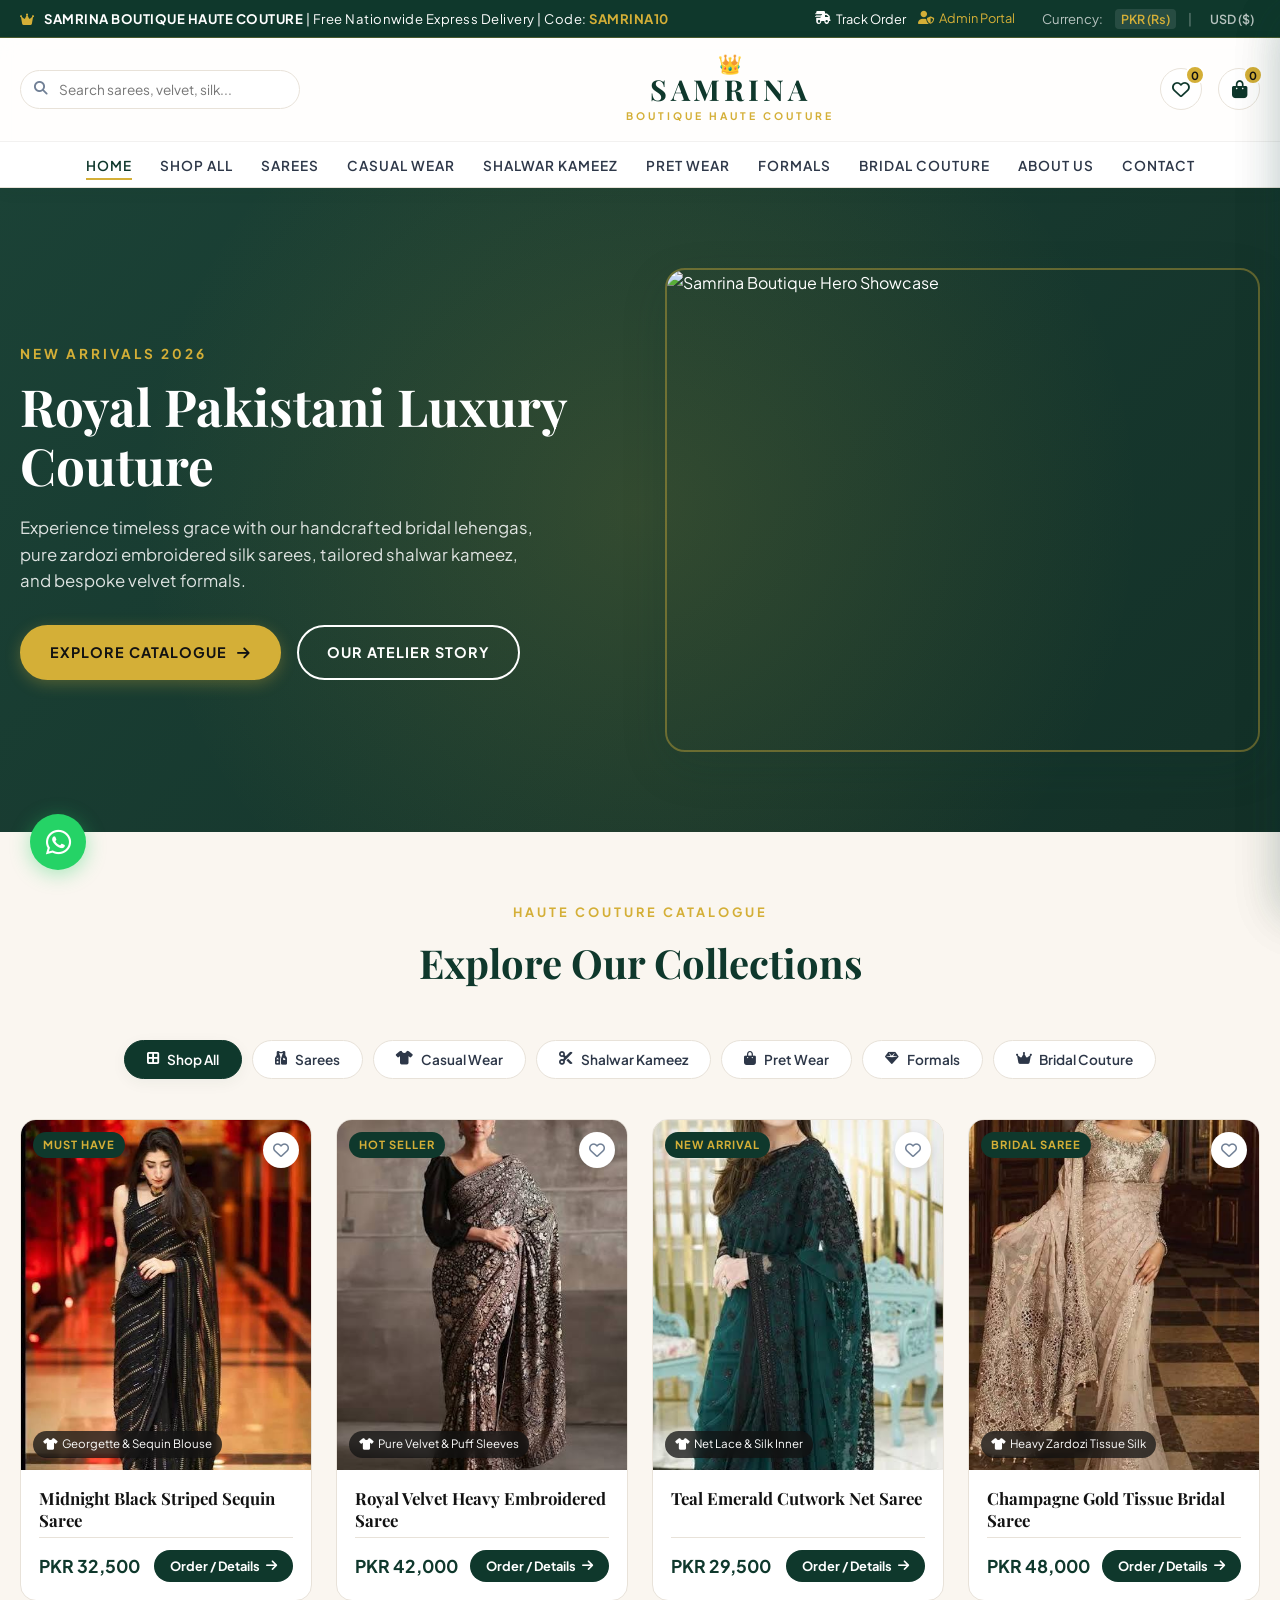
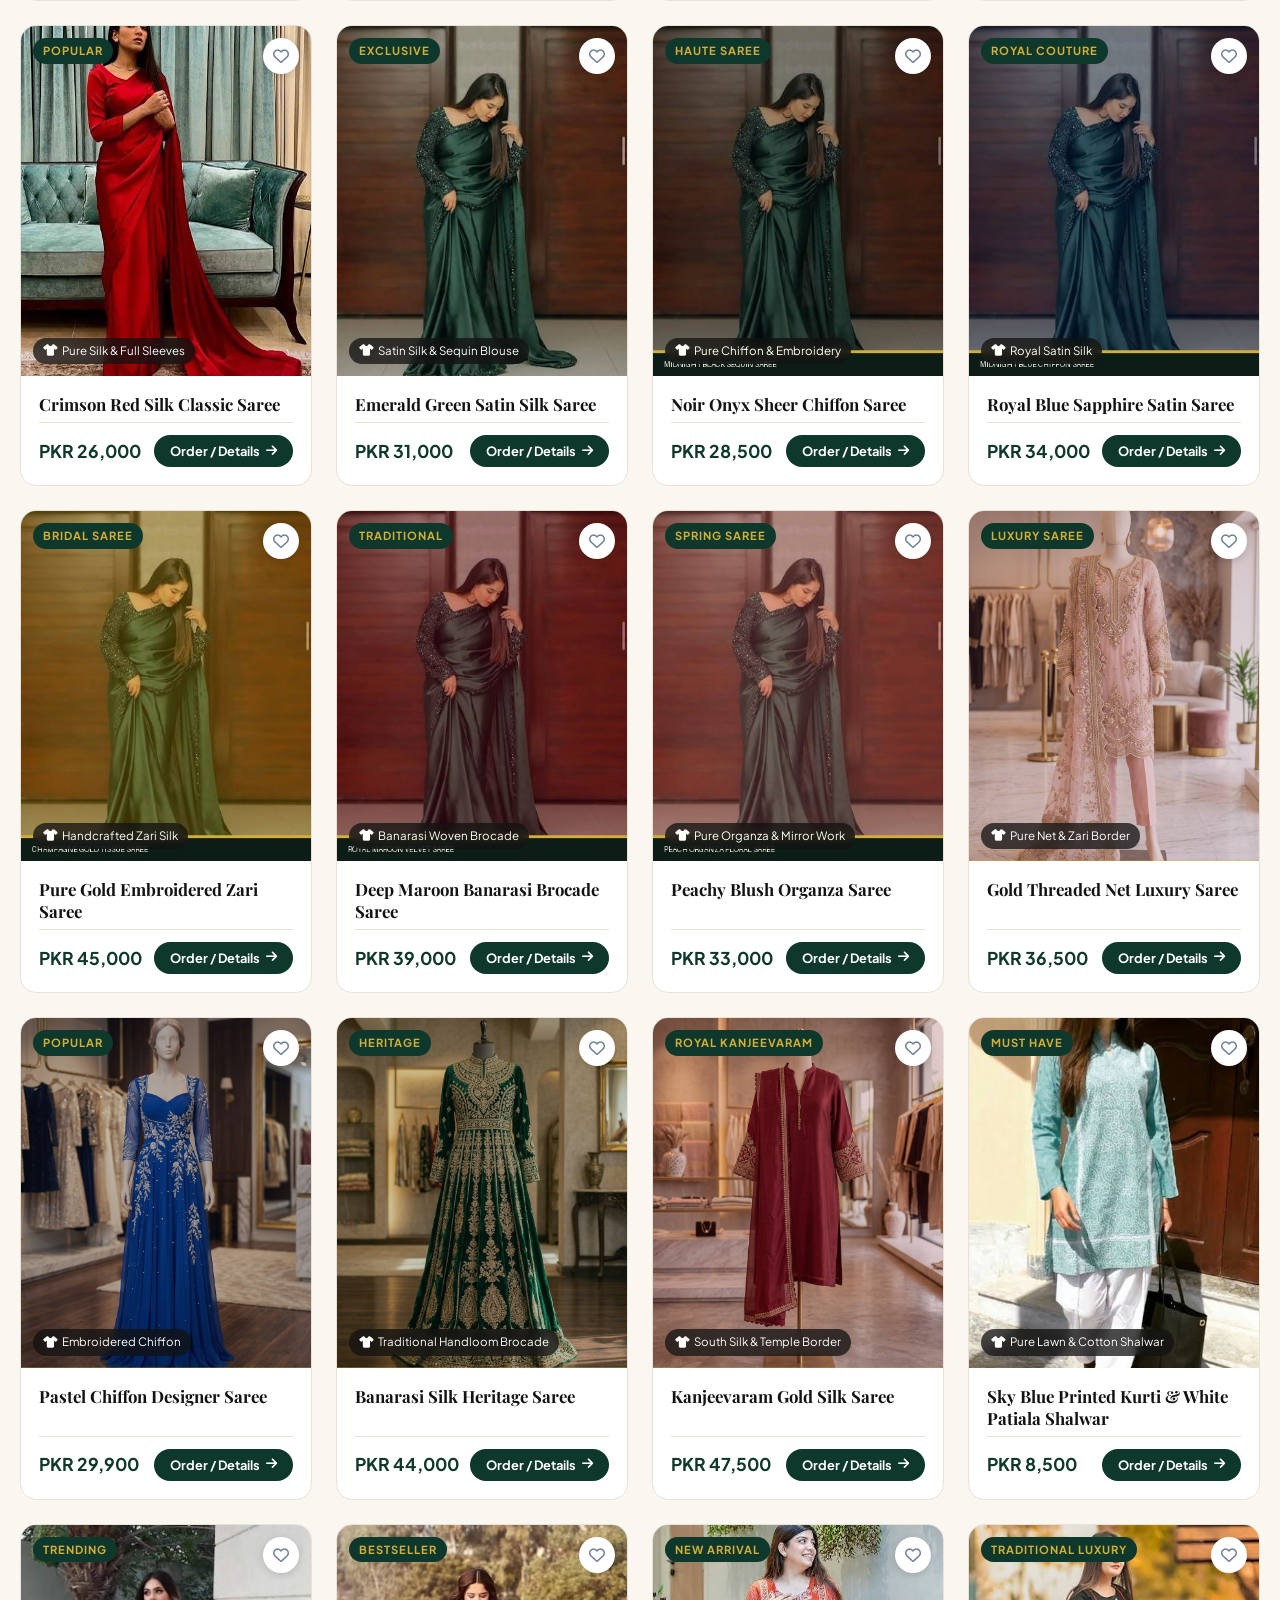
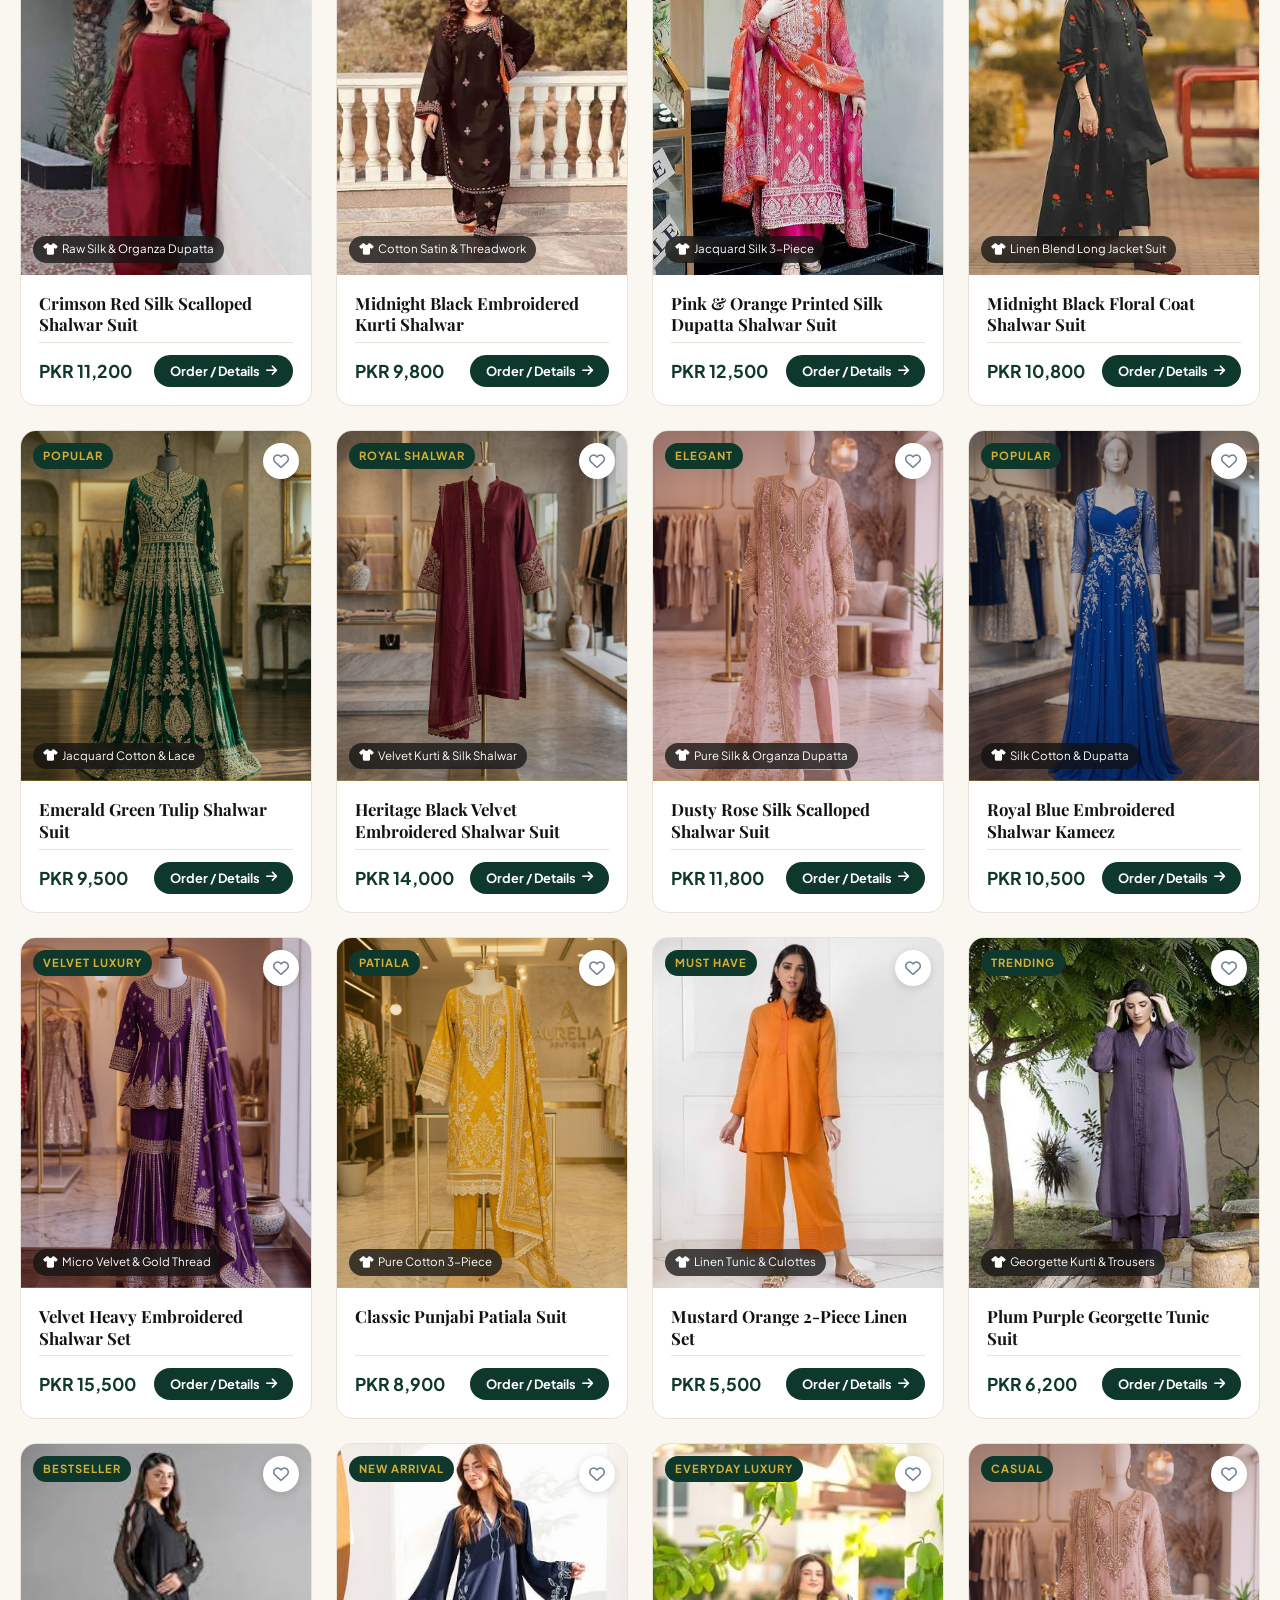
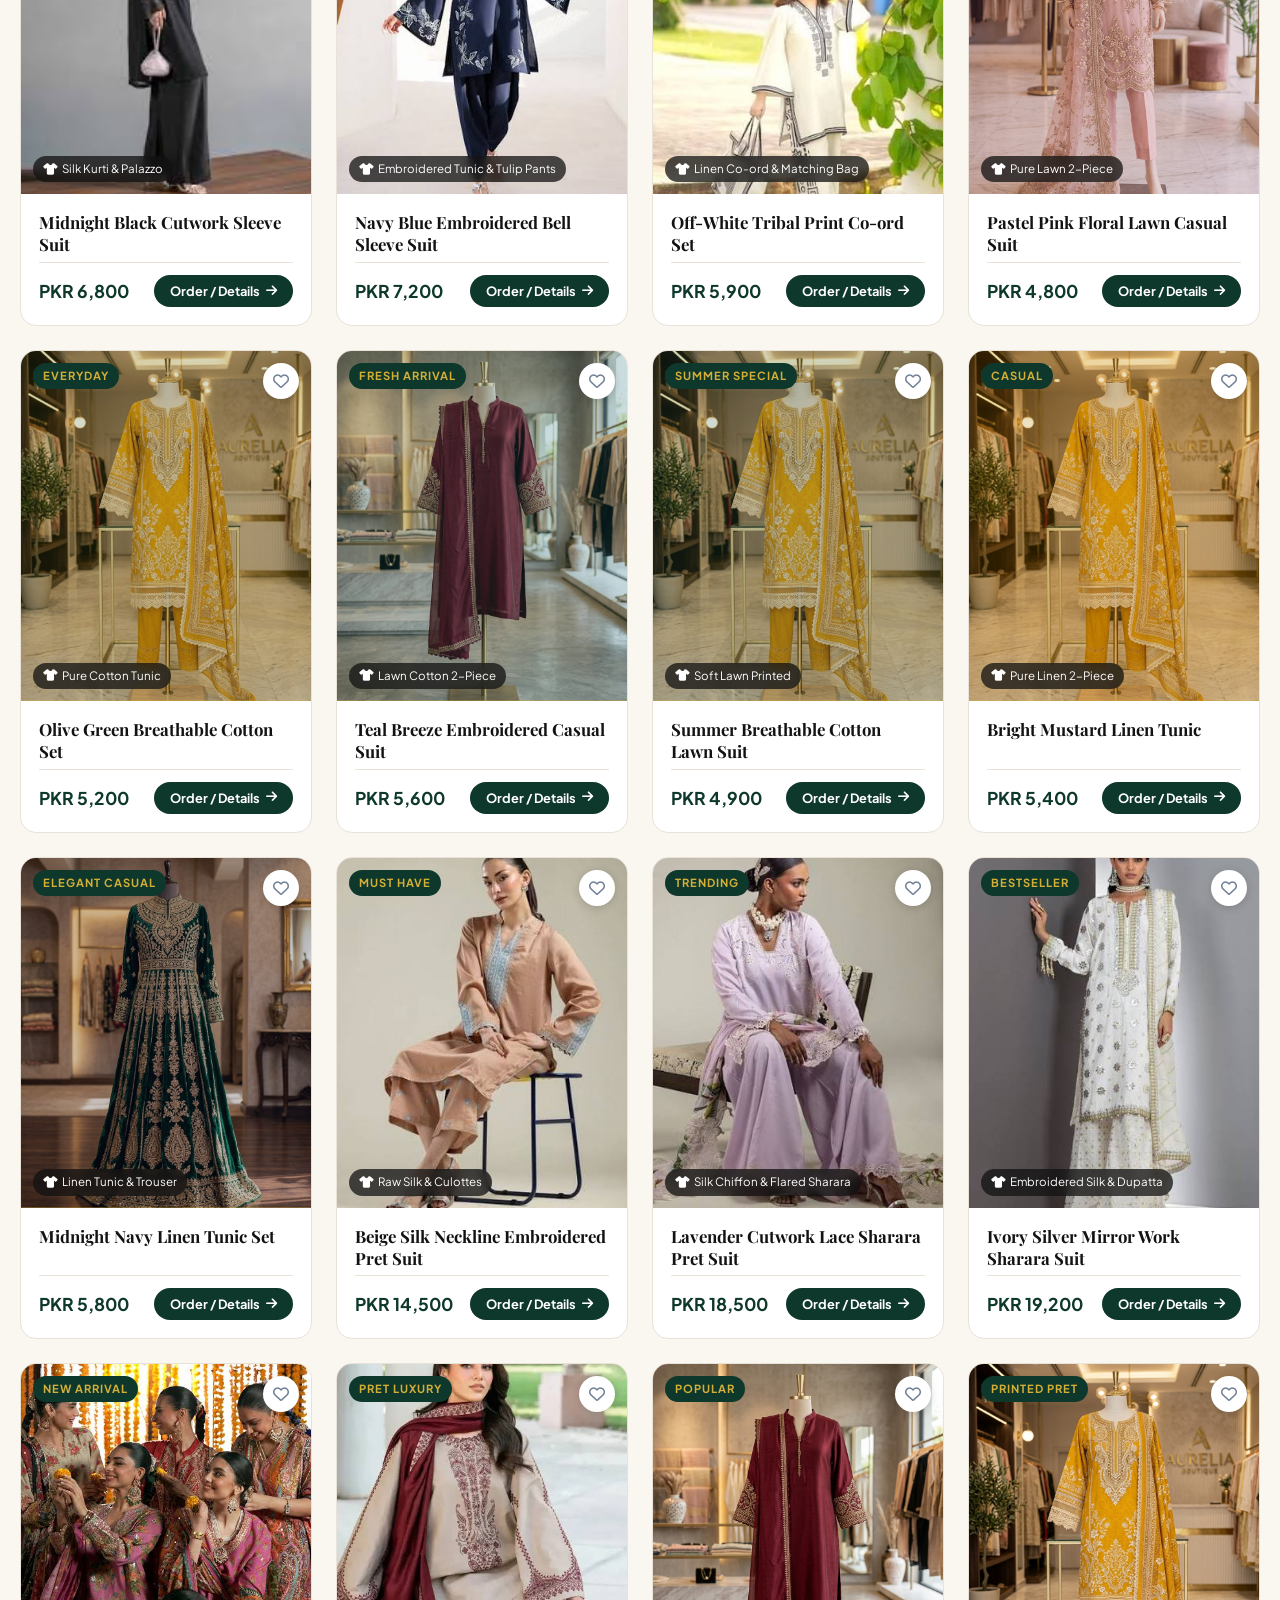
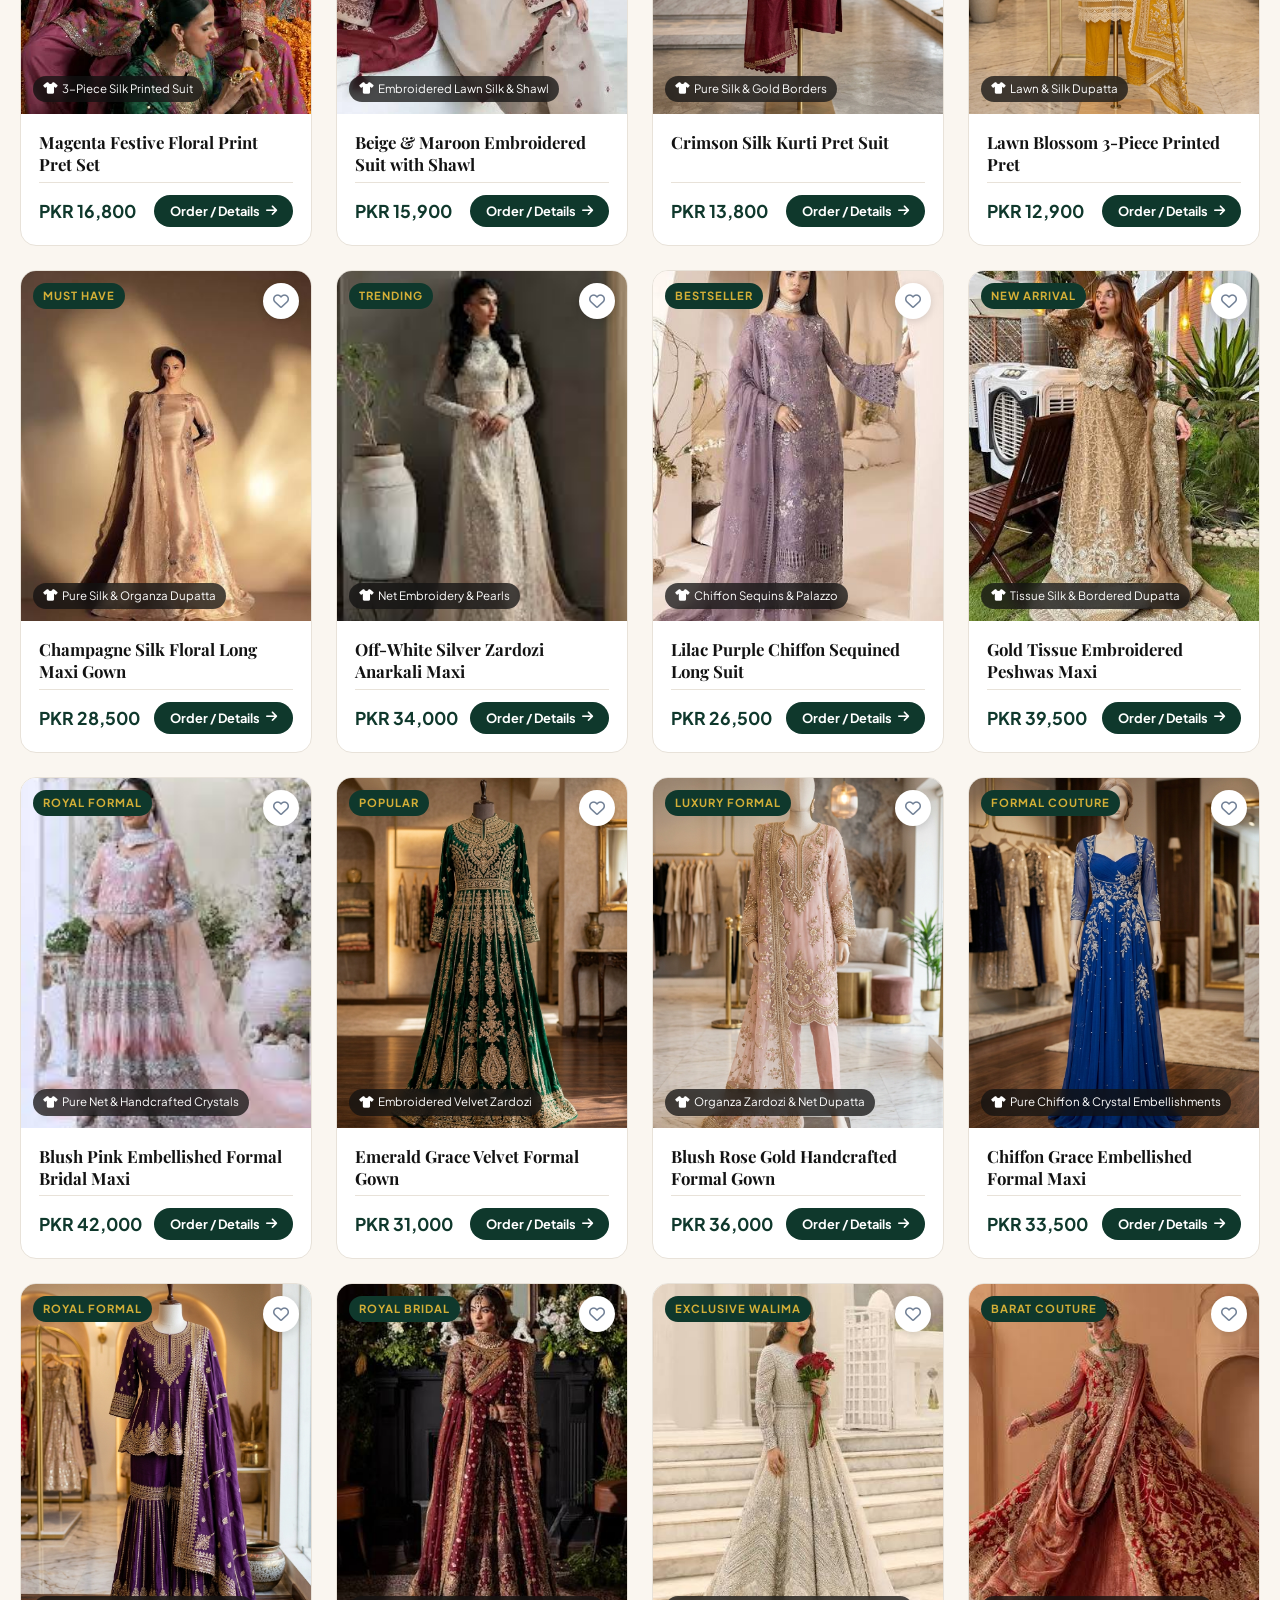
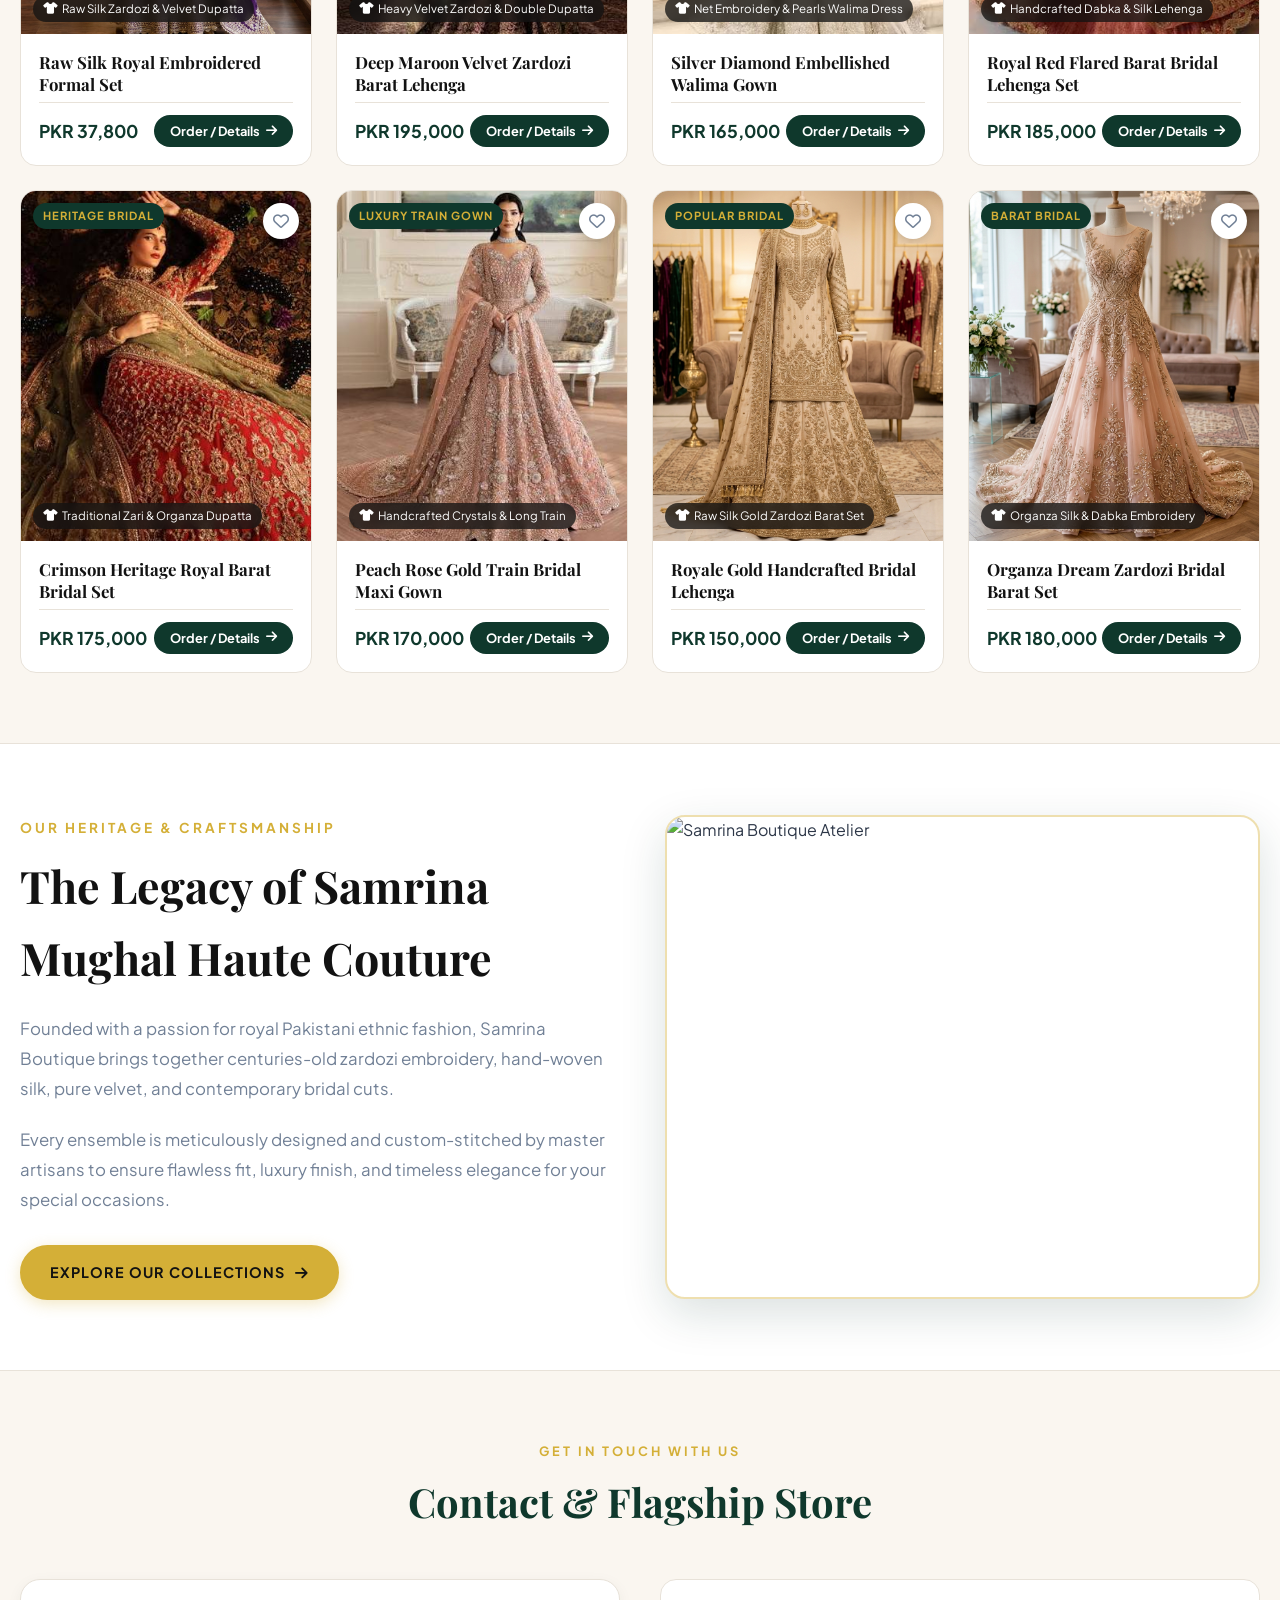
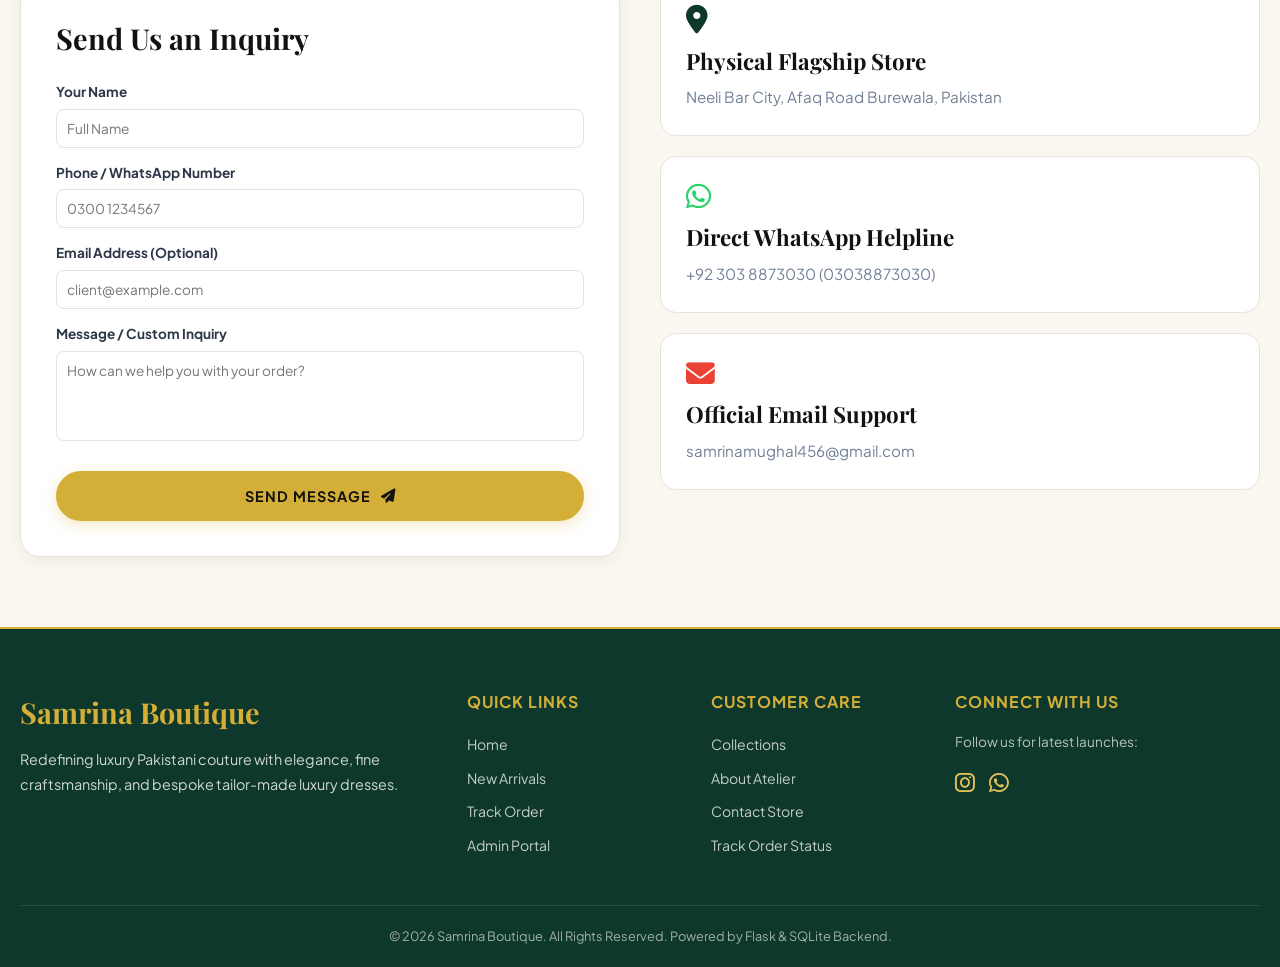
==== index.html @ 7979a578 "Add files via upload" ====
<!DOCTYPE html>
<html lang="en">
<head>
  <meta charset="UTF-8">
  <meta name="viewport" content="width=device-width, initial-scale=1.0">
  <title>Samrina Boutique | Luxury Ethnic Couture & Bespoke Bridalwear</title>
  <meta name="description" content="Explore Pakistan's finest luxury ethnic couture, bespoke bridal lehengas, silk sarees, shalwar kameez, and pret wear by Samrina Mughal. Handcrafted with authentic zardozi embroidery.">
  
  <!-- Google Fonts -->
  <link rel="preconnect" href="https://fonts.googleapis.com">
  <link rel="preconnect" href="https://fonts.gstatic.com" crossorigin>
  <link href="https://fonts.googleapis.com/css2?family=Playfair+Display:ital,wght@0,400;0,600;0,700;1,400&family=Plus+Jakarta+Sans:wght@300;400;500;600;700&display=swap" rel="stylesheet">
  <link rel="stylesheet" href="https://cdnjs.cloudflare.com/ajax/libs/font-awesome/6.4.0/css/all.min.css">
  
  <!-- Custom Stylesheet -->
  <link rel="stylesheet" href="style.css?v=500">
</head>
<body>

  <!-- Top Announcement Bar -->
  <div class="announcement-bar">
    <div class="container announcement-flex">
      <div class="announcement-text">
        <i class="fa-solid fa-crown" style="color: var(--gold-primary); margin-right: 6px;"></i>
        <strong>SAMRINA BOUTIQUE HAUTE COUTURE</strong> | Free Nationwide Express Delivery | Code: <strong style="color: var(--gold-primary);">SAMRINA10</strong>
      </div>
      <div class="currency-selector">
        <button onclick="openTrackModal()" class="top-link-btn"><i class="fa-solid fa-truck-fast"></i> Track Order</button>
        <a href="admin.html" target="_blank" class="top-link-btn" style="color: var(--gold-primary); margin-right: 15px;"><i class="fa-solid fa-user-shield"></i> Admin Portal</a>
        <span style="opacity: 0.7;">Currency:</span>
        <button class="currency-btn active" id="btn-pkr" onclick="setCurrency('PKR')">PKR (₨)</button>
        <span style="opacity: 0.4;">|</span>
        <button class="currency-btn" id="btn-usd" onclick="setCurrency('USD')">USD ($)</button>
      </div>
    </div>
  </div>

  <!-- Header Concept 1: Centered Logo & 2-Tier Layout -->
  <header class="header header-concept1">
    <div class="header-main-row">
      <div class="container header-flex-row">
        <!-- Left: Search Capsule Box -->
        <div class="search-box">
          <i class="fa-solid fa-magnifying-glass search-icon"></i>
          <input type="text" id="searchInput" class="search-input" placeholder="Search sarees, velvet, silk..." onkeyup="filterProducts()">
        </div>

        <!-- Center: Royal Centered Monogram Logo -->
        <a href="#" class="logo-centered">
          <span class="logo-crown-icon">👑</span>
          <span class="logo-brand-name">SAMRINA</span>
          <span class="logo-sub-tagline">BOUTIQUE HAUTE COUTURE</span>
        </a>

        <!-- Right: Actions (Wishlist, Cart, Mobile Toggle) -->
        <div class="nav-actions">
          <button class="action-icon-btn" title="Wishlist" onclick="openWishlistDrawer()">
            <i class="fa-regular fa-heart"></i>
            <span class="badge" id="wishlistCount">0</span>
          </button>

          <button class="action-icon-btn" title="Shopping Bag" onclick="openCartDrawer()">
            <i class="fa-solid fa-bag-shopping"></i>
            <span class="badge" id="cartCount">0</span>
          </button>

          <button class="mobile-toggle" onclick="toggleMobileMenu()" aria-label="Toggle menu">
            <i class="fa-solid fa-bars-staggered"></i>
          </button>
        </div>
      </div>
    </div>

    <!-- Category Bar (Tier 2) -->
    <nav class="category-nav-bar">
      <div class="container">
        <ul class="nav-menu">
          <li><a href="javascript:void(0)" onclick="window.scrollTo({top:0, behavior:'smooth'})" class="nav-link active">Home</a></li>
          <li><a href="javascript:void(0)" onclick="scrollToCategory('all')" class="nav-link">Shop All</a></li>
          <li><a href="javascript:void(0)" onclick="scrollToCategory('saree')" class="nav-link">Sarees</a></li>
          <li><a href="javascript:void(0)" onclick="scrollToCategory('casual')" class="nav-link">Casual Wear</a></li>
          <li><a href="javascript:void(0)" onclick="scrollToCategory('shalwar')" class="nav-link">Shalwar Kameez</a></li>
          <li><a href="javascript:void(0)" onclick="scrollToCategory('pret')" class="nav-link">Pret Wear</a></li>
          <li><a href="javascript:void(0)" onclick="scrollToCategory('formal')" class="nav-link">Formals</a></li>
          <li><a href="javascript:void(0)" onclick="scrollToCategory('bridal')" class="nav-link">Bridal Couture</a></li>
          <li><a href="#about" class="nav-link">About Us</a></li>
          <li><a href="#contact" class="nav-link">Contact</a></li>
        </ul>
      </div>
    </nav>
  </header>

  <!-- Hero Banner Section -->
  <section class="hero">
    <div class="container">
      <div class="hero-grid">
        <div>
          <span class="hero-subtitle">NEW ARRIVALS 2026</span>
          <h1 class="hero-title">Royal Pakistani Luxury Couture</h1>
          <p class="hero-description">
            Experience timeless grace with our handcrafted bridal lehengas, pure zardozi embroidered silk sarees, tailored shalwar kameez, and bespoke velvet formals.
          </p>
          <div class="hero-actions">
            <a href="#collections" onclick="scrollToCategory('all')" class="btn-primary">Explore Catalogue <i class="fa-solid fa-arrow-right"></i></a>
            <a href="#about" class="btn-outline">Our Atelier Story</a>
          </div>
        </div>

        <div class="hero-img-frame">
          <img src="images/hero_banner.jpg" alt="Samrina Boutique Hero Showcase" onerror="handleImageError(this, 'formal')">
        </div>
      </div>
    </div>
  </section>

  <!-- Product Catalogue Section -->
  <section class="section" id="collections">
    <div class="container">
      <div class="section-header">
        <span class="section-subtitle">HAUTE COUTURE CATALOGUE</span>
        <h2 class="section-title">Explore Our Collections</h2>
      </div>

      <!-- Category Filter Chips -->
      <div class="category-filter-bar">
        <button class="filter-btn active" onclick="filterCategory('all', this)"><i class="fa-solid fa-border-all"></i> Shop All</button>
        <button class="filter-btn" onclick="filterCategory('saree', this)"><i class="fa-solid fa-vest-patches"></i> Sarees</button>
        <button class="filter-btn" onclick="filterCategory('casual', this)"><i class="fa-solid fa-shirt"></i> Casual Wear</button>
        <button class="filter-btn" onclick="filterCategory('shalwar', this)"><i class="fa-solid fa-scissors"></i> Shalwar Kameez</button>
        <button class="filter-btn" onclick="filterCategory('pret', this)"><i class="fa-solid fa-bag-shopping"></i> Pret Wear</button>
        <button class="filter-btn" onclick="filterCategory('formal', this)"><i class="fa-solid fa-gem"></i> Formals</button>
        <button class="filter-btn" onclick="filterCategory('bridal', this)"><i class="fa-solid fa-crown"></i> Bridal Couture</button>
      </div>

      <!-- Products Grid -->
      <div class="products-grid" id="productsGrid">
        <!-- Dynamically rendered by app.js -->
      </div>
    </div>
  </section>

  <!-- About Brand Section -->
  <section class="section" id="about" style="background: var(--white); border-top: 1px solid var(--border-light);">
    <div class="container">
      <div style="display: grid; grid-template-columns: 1fr 1fr; gap: 50px; align-items: center;">
        <div>
          <span class="hero-subtitle">OUR HERITAGE & CRAFTSMANSHIP</span>
          <h2 style="font-family: var(--font-serif); font-size: 2.8rem; color: var(--dark-charcoal); margin-bottom: 20px;">The Legacy of Samrina Mughal Haute Couture</h2>
          <p style="color: var(--text-muted); font-size: 1.05rem; line-height: 1.8; margin-bottom: 20px;">
            Founded with a passion for royal Pakistani ethnic fashion, Samrina Boutique brings together centuries-old zardozi embroidery, hand-woven silk, pure velvet, and contemporary bridal cuts.
          </p>
          <p style="color: var(--text-muted); font-size: 1.05rem; line-height: 1.8; margin-bottom: 30px;">
            Every ensemble is meticulously designed and custom-stitched by master artisans to ensure flawless fit, luxury finish, and timeless elegance for your special occasions.
          </p>
          <a href="#collections" onclick="scrollToCategory('all')" class="btn-primary">Explore Our Collections <i class="fa-solid fa-arrow-right"></i></a>
        </div>

        <div class="hero-img-frame">
          <img src="images/emerald_gown.jpg" alt="Samrina Boutique Atelier" style="height: 480px;" onerror="handleImageError(this, 'formal')">
        </div>
      </div>
    </div>
  </section>

  <!-- Contact & Store Location Section -->
  <section class="section" id="contact" style="background: var(--ivory-bg); border-top: 1px solid var(--border-light);">
    <div class="container">
      <div class="section-header">
        <span class="section-subtitle">GET IN TOUCH WITH US</span>
        <h2 class="section-title">Contact & Flagship Store</h2>
      </div>

      <div style="display: grid; grid-template-columns: 1fr 1fr; gap: 40px;">
        <!-- Contact Form -->
        <div style="background: var(--white); border: 1px solid var(--border-light); padding: 35px; border-radius: 20px; box-shadow: var(--shadow-sm);">
          <h3 style="font-family: var(--font-serif); font-size: 1.8rem; color: var(--dark-charcoal); margin-bottom: 20px;">Send Us an Inquiry</h3>
          
          <form onsubmit="submitInquiry(event)">
            <div style="display: flex; flex-direction: column; gap: 14px;">
              <div>
                <label style="font-weight: 700; font-size: 0.85rem; display: block; margin-bottom: 6px;">Your Name</label>
                <input type="text" id="inquiryName" class="search-input" style="width: 100%; border-radius: 8px; padding: 10px;" placeholder="Full Name" required>
              </div>
              <div>
                <label style="font-weight: 700; font-size: 0.85rem; display: block; margin-bottom: 6px;">Phone / WhatsApp Number</label>
                <input type="tel" id="inquiryPhone" class="search-input" style="width: 100%; border-radius: 8px; padding: 10px;" placeholder="0300 1234567" required>
              </div>
              <div>
                <label style="font-weight: 700; font-size: 0.85rem; display: block; margin-bottom: 6px;">Email Address (Optional)</label>
                <input type="email" id="inquiryEmail" class="search-input" style="width: 100%; border-radius: 8px; padding: 10px;" placeholder="client@example.com">
              </div>
              <div>
                <label style="font-weight: 700; font-size: 0.85rem; display: block; margin-bottom: 6px;">Message / Custom Inquiry</label>
                <textarea id="inquiryMessage" class="search-input" style="width: 100%; border-radius: 8px; padding: 10px; height: 90px; resize: none;" placeholder="How can we help you with your order?" required></textarea>
              </div>
              <button type="submit" class="btn-primary" style="justify-content: center; margin-top: 10px;">Send Message <i class="fa-solid fa-paper-plane"></i></button>
            </div>
          </form>
        </div>

        <!-- Store Location & Direct Helpline Details -->
        <div style="display: flex; flex-direction: column; gap: 20px;">
          <div style="background: var(--white); border: 1px solid var(--border-light); padding: 25px; border-radius: 16px;">
            <i class="fa-solid fa-location-dot" style="font-size: 1.8rem; color: var(--primary-emerald); margin-bottom: 10px;"></i>
            <h3 style="font-family: var(--font-serif); font-size: 1.4rem; color: var(--dark-charcoal); margin-bottom: 6px;">Physical Flagship Store</h3>
            <p style="color: var(--text-muted); font-size: 0.95rem;">Neeli Bar City, Afaq Road Burewala, Pakistan</p>
          </div>

          <div style="background: var(--white); border: 1px solid var(--border-light); padding: 25px; border-radius: 16px;">
            <i class="fa-brands fa-whatsapp" style="font-size: 1.8rem; color: #25D366; margin-bottom: 10px;"></i>
            <h3 style="font-family: var(--font-serif); font-size: 1.4rem; color: var(--dark-charcoal); margin-bottom: 6px;">Direct WhatsApp Helpline</h3>
            <p style="color: var(--text-muted); font-size: 0.95rem;">+92 303 8873030 (03038873030)</p>
          </div>

          <div style="background: var(--white); border: 1px solid var(--border-light); padding: 25px; border-radius: 16px;">
            <i class="fa-solid fa-envelope" style="font-size: 1.8rem; color: #EA4335; margin-bottom: 10px;"></i>
            <h3 style="font-family: var(--font-serif); font-size: 1.4rem; color: var(--dark-charcoal); margin-bottom: 6px;">Official Email Support</h3>
            <p style="color: var(--text-muted); font-size: 0.95rem;">samrinamughal456@gmail.com</p>
          </div>
        </div>
      </div>
    </div>
  </section>

  <!-- Footer -->
  <footer class="footer">
    <div class="container">
      <div class="footer-grid">
        <div class="footer-brand">
          <h3>Samrina Boutique</h3>
          <p>Redefining luxury Pakistani couture with elegance, fine craftsmanship, and bespoke tailor-made luxury dresses.</p>
        </div>
        <div class="footer-col">
          <h4>Quick Links</h4>
          <ul class="footer-links">
            <li><a href="javascript:void(0)" onclick="window.scrollTo({top:0, behavior:'smooth'});">Home</a></li>
            <li><a href="javascript:void(0)" onclick="scrollToCategory('all')">New Arrivals</a></li>
            <li><a href="javascript:void(0)" onclick="openTrackModal()">Track Order</a></li>
            <li><a href="admin.html" target="_blank">Admin Portal</a></li>
          </ul>
        </div>
        <div class="footer-col">
          <h4>Customer Care</h4>
          <ul class="footer-links">
            <li><a href="#collections" onclick="scrollToCategory('all')">Collections</a></li>
            <li><a href="#about">About Atelier</a></li>
            <li><a href="#contact">Contact Store</a></li>
            <li><a href="javascript:void(0)" onclick="openTrackModal()">Track Order Status</a></li>
          </ul>
        </div>
        <div class="footer-col">
          <h4>Connect With Us</h4>
          <p style="font-size: 0.85rem; color: rgba(255,255,255,0.7); margin-bottom: 12px;">Follow us for latest launches:</p>
          <div style="display: flex; gap: 14px; font-size: 1.4rem;">
            <a href="https://instagram.com/i_am_samrina_" target="_blank" style="color: var(--gold-accent);" title="Follow @i_am_samrina_ on Instagram"><i class="fa-brands fa-instagram"></i></a>
            <a href="https://wa.me/923038873030" target="_blank" style="color: var(--gold-accent);" title="WhatsApp Helpline"><i class="fa-brands fa-whatsapp"></i></a>
          </div>
        </div>
      </div>

      <div class="footer-bottom">
        <p>&copy; 2026 Samrina Boutique. All Rights Reserved. Powered by Flask & SQLite Backend.</p>
      </div>
    </div>
  </footer>

  <!-- Drawer Overlay Backdrop -->
  <div class="drawer-overlay" id="drawerOverlay" onclick="closeAllDrawers()"></div>

  <!-- Wishlist Side Drawer -->
  <div class="side-drawer" id="wishlistDrawer">
    <div class="drawer-header">
      <h3 style="font-family: var(--font-serif); color: var(--primary-emerald); font-size: 1.2rem;"><i class="fa-solid fa-heart" style="color: #e74c3c;"></i> Saved Wishlist (<span id="wishlistDrawerCount">0</span>)</h3>
      <button class="modal-close" onclick="closeWishlistDrawer()">&times;</button>
    </div>
    <div class="drawer-body" id="wishlistDrawerList">
      <!-- Rendered dynamically -->
    </div>
  </div>

  <!-- Shopping Cart Side Drawer -->
  <div class="side-drawer" id="cartDrawer">
    <div class="drawer-header">
      <h3 style="font-family: var(--font-serif); color: var(--primary-emerald); font-size: 1.2rem;"><i class="fa-solid fa-bag-shopping" style="color: var(--gold-primary);"></i> Shopping Cart (<span id="cartDrawerCount">0</span>)</h3>
      <button class="modal-close" onclick="closeCartDrawer()">&times;</button>
    </div>
    <div class="drawer-body" id="cartDrawerList">
      <!-- Rendered dynamically -->
    </div>
    <div class="drawer-footer">
      <div style="display: flex; justify-content: space-between; align-items: center; margin-bottom: 14px; font-weight: 700;">
        <span>Total Bill Amount:</span>
        <span id="cartSubtotalText" style="color: var(--primary-emerald); font-size: 1.1rem;">PKR 0</span>
      </div>
      <button class="btn-primary" style="width: 100%; justify-content: center; border-radius: 25px;" onclick="proceedCartCheckout()">
        <i class="fa-solid fa-lock"></i> Checkout All Items
      </button>
    </div>
  </div>

  <!-- Quick View & Order Modal -->
  <div class="modal-overlay" id="orderModal" onclick="if(event.target===this)closeOrderModal()">
    <div class="modal-card">
      <button class="modal-close" onclick="closeOrderModal()">&times;</button>
      <div style="padding: 30px;">
        <div style="display: grid; grid-template-columns: 1fr 1fr; gap: 30px; margin-bottom: 24px;">
          <div>
            <img id="modalDressImg" src="images/hero_banner.jpg" alt="Dress Preview" style="width: 100%; height: 320px; object-fit: cover; border-radius: 12px;">
          </div>
          <div>
            <span class="hero-subtitle">BESPOKE CUSTOM ORDER</span>
            <h2 id="modalDressTitle" style="font-family: var(--font-serif); font-size: 1.6rem; color: var(--dark-charcoal); margin-bottom: 8px;">Dress Name</h2>
            <div id="modalDressPrice" style="font-size: 1.5rem; font-weight: 700; color: var(--primary-emerald); margin-bottom: 16px;">PKR 0</div>

            <!-- Size Selector Chips -->
            <label style="font-weight: 700; font-size: 0.85rem; display: block; margin-bottom: 8px;">Select Size / Stitching Option:</label>
            <div style="display: flex; flex-wrap: wrap; gap: 8px; margin-bottom: 16px;">
              <button class="filter-btn size-btn" onclick="selectSize(this, 'S')">S</button>
              <button class="filter-btn size-btn active" onclick="selectSize(this, 'M')">M</button>
              <button class="filter-btn size-btn" onclick="selectSize(this, 'L')">L</button>
              <button class="filter-btn size-btn" onclick="selectSize(this, 'XL')">XL</button>
              <button class="filter-btn size-btn" onclick="selectSize(this, 'Bespoke Custom Fit')" style="background: var(--gold-light); border-color: var(--gold-primary);"><i class="fa-solid fa-scissors"></i> Custom Fit</button>
            </div>

            <!-- Custom Fit Measurements Box -->
            <div id="customFitInputs" style="display: none; background: var(--ivory-bg); padding: 14px; border-radius: 10px; border: 1px solid var(--border-light); margin-bottom: 16px;">
              <div style="font-size: 0.8rem; font-weight: 700; color: var(--primary-emerald); margin-bottom: 8px;">Custom Measurements (Inches):</div>
              <div style="display: grid; grid-template-columns: 1fr 1fr; gap: 8px;">
                <input type="number" id="mChest" class="search-input" placeholder="Chest (e.g. 38)">
                <input type="number" id="mWaist" class="search-input" placeholder="Waist (e.g. 32)">
                <input type="number" id="mHips" class="search-input" placeholder="Hips (e.g. 40)">
                <input type="number" id="mLength" class="search-input" placeholder="Shirt Length">
              </div>
            </div>
          </div>
        </div>

        <!-- Customer Order Inputs -->
        <div style="display: flex; flex-direction: column; gap: 10px; border-top: 1px solid var(--border-light); padding-top: 16px;">
          <div style="display: grid; grid-template-columns: 1fr 1fr; gap: 10px;">
            <div>
              <label style="font-weight: 700; font-size: 0.8rem; display: block; margin-bottom: 4px;">Full Name *</label>
              <input type="text" id="custName" class="search-input" style="width: 100%; border-radius: 8px; padding: 8px 12px; font-size: 0.85rem;" placeholder="Enter your full name" required>
            </div>
            <div>
              <label style="font-weight: 700; font-size: 0.8rem; display: block; margin-bottom: 4px;">WhatsApp / Phone *</label>
              <input type="tel" id="custPhone" class="search-input" style="width: 100%; border-radius: 8px; padding: 8px 12px; font-size: 0.85rem;" placeholder="0300 1234567" required>
            </div>
          </div>

          <div style="display: grid; grid-template-columns: 1fr 1fr; gap: 10px;">
            <div>
              <label style="font-weight: 700; font-size: 0.8rem; display: block; margin-bottom: 4px;">Gmail / Email Address</label>
              <input type="email" id="custEmail" class="search-input" style="width: 100%; border-radius: 8px; padding: 8px 12px; font-size: 0.85rem;" placeholder="name@gmail.com">
            </div>
            <div>
              <label style="font-weight: 700; font-size: 0.8rem; display: block; margin-bottom: 4px;">Country *</label>
              <select id="custCountry" class="search-input" style="width: 100%; border-radius: 8px; padding: 8px 12px; font-size: 0.85rem; font-weight: 700; background: var(--ivory-bg);" disabled>
                <option value="Pakistan">🇵🇰 Pakistan (Only Available)</option>
              </select>
            </div>
          </div>

          <div style="display: grid; grid-template-columns: 1fr 1fr; gap: 10px;">
            <div>
              <label style="font-weight: 700; font-size: 0.8rem; display: block; margin-bottom: 4px;">City Name *</label>
              <input type="text" id="custCity" class="search-input" style="width: 100%; border-radius: 8px; padding: 8px 12px; font-size: 0.85rem;" placeholder="e.g. Lahore, Karachi, Islamabad" required>
            </div>
            <div>
              <label style="font-weight: 700; font-size: 0.8rem; display: block; margin-bottom: 4px;">Postal Code / Zip Code</label>
              <input type="text" id="custPostal" class="search-input" style="width: 100%; border-radius: 8px; padding: 8px 12px; font-size: 0.85rem;" placeholder="e.g. 54000">
            </div>
          </div>

          <div>
            <label style="font-weight: 700; font-size: 0.8rem; display: block; margin-bottom: 4px;">Delivery Address *</label>
            <input type="text" id="custAddress" class="search-input" style="width: 100%; border-radius: 8px; padding: 8px 12px; font-size: 0.85rem;" placeholder="House/Street No., Area/Colony" required>
          </div>

          <div style="display: flex; gap: 12px; margin-top: 10px;">
            <button class="btn-primary" style="flex: 1; justify-content: center; background: #25D366; border-color: #25D366; color: #fff;" onclick="submitOrder('whatsapp')">
              <i class="fa-brands fa-whatsapp"></i> Order via WhatsApp
            </button>
            <button class="btn-primary" style="flex: 1; justify-content: center;" onclick="addToCart(document.getElementById('modalDressTitle').innerText, parseInt(document.getElementById('modalDressPrice').innerText.replace(/[^0-9]/g,'')), selectedSize)">
              <i class="fa-solid fa-bag-shopping"></i> Add to Bag
            </button>
          </div>
        </div>
      </div>
    </div>
  </div>

  <!-- Track Order Modal -->
  <div class="modal-overlay" id="trackModal" onclick="if(event.target===this)this.classList.remove('active')">
    <div class="modal-card" style="max-width: 500px;">
      <button class="modal-close" onclick="document.getElementById('trackModal').classList.remove('active')">&times;</button>
      <div style="padding: 30px;">
        <h3 style="font-family: var(--font-serif); color: var(--primary-emerald); margin-bottom: 12px;"><i class="fa-solid fa-truck-fast"></i> Track Order Status</h3>
        <p style="font-size: 0.85rem; color: var(--text-muted); margin-bottom: 16px;">Enter your Order Reference Number (e.g., SB-100201) to check live tailoring status.</p>

        <div style="display: flex; gap: 8px; margin-bottom: 16px;">
          <input type="text" id="trackOrderInput" class="search-input" style="flex: 1;" placeholder="Order Ref (e.g. SB-100201)">
          <button type="button" class="btn-primary" onclick="searchTrackOrder()">Track</button>
        </div>

        <div id="trackResultBox" style="display: none; background: var(--white); padding: 20px; border-radius: 16px; border: 1px solid var(--gold-light); margin-top: 16px; box-shadow: var(--shadow-sm);">
          <!-- Header Status Badge Row -->
          <div style="display: flex; justify-content: space-between; align-items: center; margin-bottom: 14px; border-bottom: 1px solid var(--border-light); padding-bottom: 10px;">
            <h4 id="tOrdNum" style="color: var(--primary-emerald); font-family: var(--font-serif); font-size: 1.2rem; margin: 0;">Order #</h4>
            <span id="tStatusBadge" style="background: var(--primary-emerald); color: var(--gold-primary); padding: 5px 12px; border-radius: 20px; font-size: 0.78rem; font-weight: 700;">PENDING</span>
          </div>

          <!-- Customer & Order Details Grid -->
          <div style="display: grid; grid-template-columns: 1fr 1fr; gap: 8px; font-size: 0.85rem; margin-bottom: 16px;">
            <p><strong>Customer:</strong> <span id="tCustName">--</span></p>
            <p><strong>Phone:</strong> <span id="tPhone">--</span></p>
            <p><strong>Email:</strong> <span id="tEmail">--</span></p>
            <p><strong>Country:</strong> <span id="tCountry">🇵🇰 Pakistan</span></p>
            <p><strong>City:</strong> <span id="tCity">--</span></p>
            <p><strong>Postal Code:</strong> <span id="tPostal">--</span></p>
            <p style="grid-column: span 2;"><strong>Dress:</strong> <span id="tDress">--</span></p>
            <p><strong>Size:</strong> <span id="tSize">--</span></p>
            <p><strong>Total Bill:</strong> <span id="tPrice" style="color: var(--primary-emerald); font-weight: 700;">--</span></p>
            <p style="grid-column: span 2; display: none;" id="tMeasurementsRow"><strong>Measurements:</strong> <span id="tMeasurements">--</span></p>
            <p style="grid-column: span 2;"><strong>Delivery Address:</strong> <span id="tAddress">--</span></p>
          </div>

          <!-- 4-Step Interactive Live Timeline -->
          <div style="border-top: 1px solid var(--border-light); padding-top: 16px;">
            <div style="font-size: 0.8rem; font-weight: 700; color: var(--primary-emerald); margin-bottom: 12px; text-align: center;">Live Tailoring & Delivery Stage:</div>
            <div style="display: flex; justify-content: space-between; font-size: 0.72rem; text-align: center;" id="timelineContainer">
              <div id="step-verified" style="flex: 1; opacity: 0.4;">
                <div id="icon-verified" style="width: 32px; height: 32px; border-radius: 50%; background: #ccc; color: #fff; display: flex; align-items: center; justify-content: center; margin: 0 auto 4px;"><i class="fa-solid fa-receipt"></i></div>
                <div style="font-weight: 600;">Verified</div>
              </div>
              <div id="step-tailoring" style="flex: 1; opacity: 0.4;">
                <div id="icon-tailoring" style="width: 32px; height: 32px; border-radius: 50%; background: #ccc; color: #fff; display: flex; align-items: center; justify-content: center; margin: 0 auto 4px;"><i class="fa-solid fa-scissors"></i></div>
                <div style="font-weight: 600;">In Tailoring</div>
              </div>
              <div id="step-dispatched" style="flex: 1; opacity: 0.4;">
                <div id="icon-dispatched" style="width: 32px; height: 32px; border-radius: 50%; background: #ccc; color: #fff; display: flex; align-items: center; justify-content: center; margin: 0 auto 4px;"><i class="fa-solid fa-truck"></i></div>
                <div style="font-weight: 600;">Dispatched</div>
              </div>
              <div id="step-delivered" style="flex: 1; opacity: 0.4;">
                <div id="icon-delivered" style="width: 32px; height: 32px; border-radius: 50%; background: #ccc; color: #fff; display: flex; align-items: center; justify-content: center; margin: 0 auto 4px;"><i class="fa-solid fa-house-circle-check"></i></div>
                <div style="font-weight: 600;">Delivered</div>
              </div>
            </div>
          </div>
        </div>
      </div>
    </div>
  </div>

  <!-- Floating WhatsApp Chat Button -->
  <a href="https://wa.me/923038873030?text=Hello%20Samrina%20Boutique!%20I%20would%20like%20to%20inquire%20about%20your%20collection." target="_blank" class="floating-whatsapp" title="Chat on WhatsApp">
    <i class="fa-brands fa-whatsapp"></i>
  </a>

  <!-- Custom Script -->
  <script src="app.js?v=500"></script>
</body>
</html>
---- style.css ----
/* ==========================================================================
   SAMRINA BOUTIQUE HAUTE COUTURE - LUXURY DESIGN SYSTEM
   Theme: Royal Emerald Green, Champagne Gold, Soft Ivory & Rose Blush
   ========================================================================== */

:root {
  /* Primary & Accent Colors */
  --primary-emerald: #0F382C;
  --primary-emerald-hover: #07261D;
  --gold-primary: #D4AF37;
  --gold-accent: #E5C158;
  --gold-light: #F7E9BE;
  --ivory-bg: #FAF6F0;
  --white: #FFFFFF;
  --dark-charcoal: #121212;
  --text-main: #2D3748;
  --text-muted: #718096;
  --rose-blush: #F4EAE6;
  --border-light: #E8E2D9;
  
  /* Shadows & Glassmorphism */
  --shadow-sm: 0 4px 15px rgba(15, 56, 44, 0.05);
  --shadow-md: 0 8px 30px rgba(15, 56, 44, 0.1);
  --shadow-lg: 0 15px 45px rgba(15, 56, 44, 0.15);
  --glass-bg: rgba(255, 255, 255, 0.85);
  --glass-border: rgba(212, 175, 55, 0.25);
  
  /* Fonts */
  --font-serif: 'Playfair Display', Georgia, serif;
  --font-sans: 'Plus Jakarta Sans', -apple-system, BlinkMacSystemFont, sans-serif;
  
  /* Transitions */
  --transition-fast: all 0.25s cubic-bezier(0.4, 0, 0.2, 1);
  --transition-smooth: all 0.4s cubic-bezier(0.4, 0, 0.2, 1);
}

/* --- Global Resets & Base Styles --- */
*, *::before, *::after {
  box-sizing: border-box;
  margin: 0;
  padding: 0;
}

html {
  scroll-behavior: smooth;
  font-size: 16px;
}

body {
  font-family: var(--font-sans);
  background-color: var(--ivory-bg);
  color: var(--text-main);
  line-height: 1.6;
  overflow-x: hidden;
}

a {
  color: inherit;
  text-decoration: none;
  transition: var(--transition-fast);
}

ul {
  list-style: none;
}

img {
  max-width: 100%;
  display: block;
  object-fit: cover;
}

button, input, select, textarea {
  font-family: inherit;
  outline: none;
}

.container {
  max-width: 1280px;
  margin: 0 auto;
  padding: 0 20px;
}

/* Custom Scrollbar */
::-webkit-scrollbar {
  width: 8px;
}
::-webkit-scrollbar-track {
  background: var(--ivory-bg);
}
::-webkit-scrollbar-thumb {
  background: var(--primary-emerald);
  border-radius: 4px;
}
::-webkit-scrollbar-thumb:hover {
  background: var(--gold-primary);
}

/* --- Top Announcement Bar --- */
.announcement-bar {
  background: var(--primary-emerald);
  color: var(--white);
  padding: 8px 0;
  font-size: 0.82rem;
  border-bottom: 1px solid rgba(212, 175, 55, 0.3);
}

.announcement-flex {
  display: flex;
  justify-content: space-between;
  align-items: center;
}

.announcement-text {
  letter-spacing: 0.5px;
}

.currency-selector {
  display: flex;
  align-items: center;
  gap: 12px;
}

.top-link-btn {
  background: none;
  border: none;
  color: var(--white);
  font-size: 0.8rem;
  cursor: pointer;
  display: inline-flex;
  align-items: center;
  gap: 5px;
  transition: var(--transition-fast);
}

.top-link-btn:hover {
  color: var(--gold-primary);
}

.currency-btn {
  background: transparent;
  border: none;
  color: rgba(255, 255, 255, 0.7);
  font-size: 0.78rem;
  font-weight: 600;
  cursor: pointer;
  padding: 2px 6px;
  border-radius: 4px;
  transition: var(--transition-fast);
}

.currency-btn.active, .currency-btn:hover {
  color: var(--gold-primary);
  background: rgba(255, 255, 255, 0.1);
}

/* --- Header Concept 1: Centered Logo & 2-Tier Bar --- */
.header {
  position: sticky;
  top: 0;
  z-index: 1000;
  background: var(--glass-bg);
  backdrop-filter: blur(12px);
  -webkit-backdrop-filter: blur(12px);
  border-bottom: 1px solid var(--border-light);
  box-shadow: var(--shadow-sm);
}

.header-main-row {
  padding: 16px 0;
  border-bottom: 1px solid rgba(0,0,0,0.05);
}

.header-flex-row {
  display: flex;
  align-items: center;
  justify-content: space-between;
}

/* Search Box */
.search-box {
  position: relative;
  width: 280px;
}

.search-input {
  width: 100%;
  padding: 10px 16px 10px 38px;
  border: 1px solid var(--border-light);
  border-radius: 25px;
  background: var(--white);
  font-size: 0.85rem;
  color: var(--text-main);
  transition: var(--transition-fast);
}

.search-input:focus {
  border-color: var(--gold-primary);
  box-shadow: 0 0 0 3px rgba(212, 175, 55, 0.15);
}

.search-icon {
  position: absolute;
  left: 14px;
  top: 50%;
  transform: translateY(-50%);
  color: var(--text-muted);
  font-size: 0.85rem;
}

/* Centered Royal Logo */
.logo-centered {
  display: flex;
  flex-direction: column;
  align-items: center;
  text-align: center;
}

.logo-crown-icon {
  font-size: 1.2rem;
  line-height: 1;
  margin-bottom: 2px;
}

.logo-brand-name {
  font-family: var(--font-serif);
  font-size: 1.8rem;
  font-weight: 700;
  letter-spacing: 4px;
  color: var(--primary-emerald);
  line-height: 1;
}

.logo-sub-tagline {
  font-size: 0.65rem;
  letter-spacing: 3px;
  font-weight: 700;
  color: var(--gold-primary);
  margin-top: 4px;
  text-transform: uppercase;
}

/* Header Nav Actions */
.nav-actions {
  display: flex;
  align-items: center;
  gap: 16px;
}

.action-icon-btn {
  background: var(--white);
  border: 1px solid var(--border-light);
  width: 42px;
  height: 42px;
  border-radius: 50%;
  display: flex;
  align-items: center;
  justify-content: center;
  color: var(--primary-emerald);
  font-size: 1.1rem;
  cursor: pointer;
  position: relative;
  transition: var(--transition-fast);
}

.action-icon-btn:hover {
  background: var(--primary-emerald);
  color: var(--white);
  border-color: var(--primary-emerald);
  transform: translateY(-2px);
}

.badge {
  position: absolute;
  top: -4px;
  right: -4px;
  background: var(--gold-primary);
  color: var(--dark-charcoal);
  font-size: 0.7rem;
  font-weight: 700;
  width: 20px;
  height: 20px;
  border-radius: 50%;
  display: flex;
  align-items: center;
  justify-content: center;
  border: 2px solid var(--white);
}

.mobile-toggle {
  display: none;
  background: none;
  border: none;
  font-size: 1.4rem;
  color: var(--primary-emerald);
  cursor: pointer;
}

/* Category Navigation Bar (Tier 2) */
.category-nav-bar {
  background: var(--white);
  padding: 10px 0;
}

.nav-menu {
  display: flex;
  align-items: center;
  justify-content: center;
  gap: 28px;
  white-space: nowrap;
}

.nav-link {
  font-size: 0.85rem;
  font-weight: 600;
  letter-spacing: 1px;
  text-transform: uppercase;
  color: var(--text-main);
  padding: 6px 0;
  position: relative;
}

.nav-link::after {
  content: '';
  position: absolute;
  bottom: 0;
  left: 0;
  width: 0;
  height: 2px;
  background: var(--gold-primary);
  transition: var(--transition-fast);
}

.nav-link:hover, .nav-link.active {
  color: var(--primary-emerald);
}

.nav-link:hover::after, .nav-link.active::after {
  width: 100%;
}

/* --- Hero Banner Section --- */
.hero {
  position: relative;
  padding: 80px 0;
  background: linear-gradient(135deg, rgba(15, 56, 44, 0.95), rgba(7, 38, 29, 0.95)), url('images/hero_banner.jpg') center/cover no-repeat;
  color: var(--white);
  overflow: hidden;
}

.hero::before {
  content: '';
  position: absolute;
  inset: 0;
  background: radial-gradient(circle at center, rgba(212, 175, 55, 0.15), transparent 70%);
}

.hero-grid {
  display: grid;
  grid-template-columns: 1fr 1fr;
  gap: 50px;
  align-items: center;
  position: relative;
  z-index: 2;
}

.hero-subtitle {
  display: inline-block;
  font-size: 0.85rem;
  font-weight: 700;
  letter-spacing: 3px;
  text-transform: uppercase;
  color: var(--gold-primary);
  margin-bottom: 12px;
}

.hero-title {
  font-family: var(--font-serif);
  font-size: 3.2rem;
  font-weight: 700;
  line-height: 1.15;
  margin-bottom: 20px;
  color: var(--white);
}

.hero-description {
  font-size: 1.05rem;
  color: rgba(255, 255, 255, 0.85);
  margin-bottom: 30px;
  max-width: 520px;
}

.hero-actions {
  display: flex;
  gap: 16px;
  align-items: center;
}

.btn-primary {
  background: var(--gold-primary);
  color: var(--dark-charcoal);
  font-weight: 700;
  font-size: 0.9rem;
  letter-spacing: 1px;
  text-transform: uppercase;
  padding: 14px 28px;
  border-radius: 30px;
  border: 2px solid var(--gold-primary);
  cursor: pointer;
  display: inline-flex;
  align-items: center;
  gap: 10px;
  transition: var(--transition-fast);
  box-shadow: 0 4px 15px rgba(212, 175, 55, 0.3);
}

.btn-primary:hover {
  background: var(--gold-accent);
  border-color: var(--gold-accent);
  transform: translateY(-2px);
  box-shadow: 0 8px 25px rgba(212, 175, 55, 0.4);
}

.btn-outline {
  background: transparent;
  color: var(--white);
  font-weight: 700;
  font-size: 0.9rem;
  letter-spacing: 1px;
  text-transform: uppercase;
  padding: 14px 28px;
  border-radius: 30px;
  border: 2px solid var(--white);
  cursor: pointer;
  display: inline-flex;
  align-items: center;
  gap: 10px;
  transition: var(--transition-fast);
}

.btn-outline:hover {
  background: var(--white);
  color: var(--primary-emerald);
}

.hero-img-frame {
  position: relative;
  border-radius: 20px;
  overflow: hidden;
  border: 2px solid rgba(212, 175, 55, 0.4);
  box-shadow: var(--shadow-lg);
}

.hero-img-frame img {
  width: 100%;
  height: 480px;
  object-fit: cover;
  transition: var(--transition-smooth);
}

.hero-img-frame:hover img {
  transform: scale(1.03);
}

/* --- Section Headers --- */
.section {
  padding: 70px 0;
}

.section-header {
  text-align: center;
  max-width: 650px;
  margin: 0 auto 45px;
}

.section-subtitle {
  font-size: 0.8rem;
  font-weight: 700;
  letter-spacing: 3px;
  text-transform: uppercase;
  color: var(--gold-primary);
  display: block;
  margin-bottom: 8px;
}

.section-title {
  font-family: var(--font-serif);
  font-size: 2.5rem;
  color: var(--primary-emerald);
  font-weight: 700;
}

/* --- Category Filter Chips Bar --- */
.category-filter-bar {
  display: flex;
  align-items: center;
  justify-content: center;
  flex-wrap: wrap;
  gap: 10px;
  margin-bottom: 40px;
}

.filter-btn {
  background: var(--white);
  border: 1px solid var(--border-light);
  color: var(--text-main);
  padding: 10px 22px;
  border-radius: 25px;
  font-size: 0.85rem;
  font-weight: 600;
  cursor: pointer;
  transition: var(--transition-fast);
  display: inline-flex;
  align-items: center;
  gap: 8px;
}

.filter-btn:hover, .filter-btn.active {
  background: var(--primary-emerald);
  color: var(--white);
  border-color: var(--primary-emerald);
  box-shadow: var(--shadow-sm);
}

/* --- Product Cards Grid --- */
.products-grid {
  display: grid;
  grid-template-columns: repeat(4, 1fr);
  gap: 24px;
}

.product-card {
  background: var(--white);
  border-radius: 16px;
  overflow: hidden;
  border: 1px solid var(--border-light);
  transition: var(--transition-smooth);
  position: relative;
  display: flex;
  flex-direction: column;
}

.product-card:hover {
  transform: translateY(-6px);
  box-shadow: var(--shadow-md);
  border-color: var(--gold-light);
}

.product-img-wrapper {
  position: relative;
  width: 100%;
  height: 350px;
  overflow: hidden;
  background: #f7f7f7;
  cursor: pointer;
}

.product-img-wrapper img {
  width: 100%;
  height: 100%;
  object-fit: cover;
  transition: var(--transition-smooth);
}

.product-card:hover .product-img-wrapper img {
  transform: scale(1.06);
}

.product-tag {
  position: absolute;
  top: 12px;
  left: 12px;
  background: var(--primary-emerald);
  color: var(--gold-primary);
  font-size: 0.7rem;
  font-weight: 700;
  letter-spacing: 1px;
  text-transform: uppercase;
  padding: 4px 10px;
  border-radius: 20px;
  z-index: 2;
}

.fabric-badge {
  position: absolute;
  bottom: 12px;
  left: 12px;
  background: rgba(18, 18, 18, 0.75);
  backdrop-filter: blur(4px);
  color: var(--white);
  font-size: 0.72rem;
  padding: 4px 10px;
  border-radius: 15px;
  z-index: 2;
  display: inline-flex;
  align-items: center;
  gap: 5px;
}

.wishlist-btn {
  position: absolute;
  top: 12px;
  right: 12px;
  width: 36px;
  height: 36px;
  border-radius: 50%;
  background: var(--white);
  border: none;
  color: var(--text-muted);
  font-size: 1rem;
  display: flex;
  align-items: center;
  justify-content: center;
  cursor: pointer;
  box-shadow: 0 2px 8px rgba(0,0,0,0.15);
  z-index: 2;
  transition: var(--transition-fast);
}

.wishlist-btn:hover, .wishlist-btn.active {
  background: #fff;
  color: #e74c3c;
  transform: scale(1.1);
}

.product-info {
  padding: 18px;
  display: flex;
  flex-direction: column;
  flex-grow: 1;
}

.product-title {
  font-family: var(--font-serif);
  font-size: 1.05rem;
  font-weight: 700;
  color: var(--dark-charcoal);
  margin-bottom: 6px;
  line-height: 1.3;
}

.product-price-row {
  display: flex;
  align-items: center;
  justify-content: space-between;
  margin-top: auto;
  padding-top: 12px;
  border-top: 1px solid var(--border-light);
}

.product-price {
  font-size: 1.1rem;
  font-weight: 700;
  color: var(--primary-emerald);
}

.order-now-btn {
  background: var(--primary-emerald);
  color: var(--white);
  border: none;
  padding: 8px 16px;
  border-radius: 20px;
  font-size: 0.8rem;
  font-weight: 700;
  cursor: pointer;
  transition: var(--transition-fast);
  display: inline-flex;
  align-items: center;
  gap: 6px;
}

.order-now-btn:hover {
  background: var(--gold-primary);
  color: var(--dark-charcoal);
}

/* --- Modals & Drawers --- */
.drawer-overlay {
  position: fixed;
  inset: 0;
  background: rgba(0, 0, 0, 0.6);
  backdrop-filter: blur(4px);
  z-index: 2000;
  opacity: 0;
  visibility: hidden;
  transition: var(--transition-fast);
}

.drawer-overlay.active {
  opacity: 1;
  visibility: visible;
}

.side-drawer {
  position: fixed;
  top: 0;
  right: -420px;
  width: 420px;
  max-width: 100%;
  height: 100%;
  background: var(--white);
  z-index: 2001;
  box-shadow: var(--shadow-lg);
  display: flex;
  flex-direction: column;
  transition: var(--transition-smooth);
}

.side-drawer.active {
  right: 0;
}

.drawer-header {
  padding: 20px;
  background: var(--ivory-bg);
  border-bottom: 1px solid var(--border-light);
  display: flex;
  justify-content: space-between;
  align-items: center;
}

.drawer-body {
  padding: 20px;
  flex-grow: 1;
  overflow-y: auto;
}

.drawer-footer {
  padding: 20px;
  border-top: 1px solid var(--border-light);
  background: var(--white);
}

.modal-overlay {
  position: fixed;
  inset: 0;
  background: rgba(0, 0, 0, 0.65);
  backdrop-filter: blur(5px);
  z-index: 3000;
  display: flex;
  align-items: center;
  justify-content: center;
  padding: 20px;
  opacity: 0;
  visibility: hidden;
  transition: var(--transition-fast);
}

.modal-overlay.active {
  opacity: 1;
  visibility: visible;
}

.modal-card {
  background: var(--white);
  border-radius: 20px;
  width: 100%;
  max-width: 750px;
  max-height: 90vh;
  overflow-y: auto;
  position: relative;
  box-shadow: var(--shadow-lg);
  border: 1px solid var(--gold-light);
}

.modal-close {
  position: absolute;
  top: 16px;
  right: 16px;
  background: var(--ivory-bg);
  border: 1px solid var(--border-light);
  width: 34px;
  height: 34px;
  border-radius: 50%;
  font-size: 1.2rem;
  display: flex;
  align-items: center;
  justify-content: center;
  cursor: pointer;
  z-index: 10;
  transition: var(--transition-fast);
}

.modal-close:hover {
  background: #e74c3c;
  color: #fff;
  border-color: #e74c3c;
}

/* Toast Notification */
.toast-notification {
  position: fixed;
  bottom: 30px;
  right: 30px;
  background: var(--primary-emerald);
  color: var(--white);
  padding: 12px 24px;
  border-radius: 30px;
  border: 1px solid var(--gold-primary);
  box-shadow: var(--shadow-md);
  z-index: 4000;
  display: flex;
  align-items: center;
  gap: 10px;
  font-weight: 600;
  font-size: 0.88rem;
  transform: translateY(100px);
  opacity: 0;
  transition: var(--transition-smooth);
}

.toast-notification.show {
  transform: translateY(0);
  opacity: 1;
}

/* Floating WhatsApp */
.floating-whatsapp {
  position: fixed;
  bottom: 30px;
  left: 30px;
  width: 56px;
  height: 56px;
  background: #25D366;
  color: #fff;
  border-radius: 50%;
  display: flex;
  align-items: center;
  justify-content: center;
  font-size: 1.8rem;
  box-shadow: 0 4px 20px rgba(37, 211, 102, 0.4);
  z-index: 1500;
  transition: var(--transition-fast);
}

.floating-whatsapp:hover {
  transform: scale(1.1);
}

/* --- Footer --- */
.footer {
  background: var(--primary-emerald);
  color: var(--white);
  padding: 60px 0 20px;
  border-top: 2px solid var(--gold-primary);
}

.footer-grid {
  display: grid;
  grid-template-columns: 2fr 1fr 1fr 1.5fr;
  gap: 40px;
  margin-bottom: 40px;
}

.footer-brand h3 {
  font-family: var(--font-serif);
  font-size: 1.8rem;
  color: var(--gold-primary);
  margin-bottom: 12px;
}

.footer-brand p {
  color: rgba(255, 255, 255, 0.8);
  font-size: 0.9rem;
  line-height: 1.7;
}

.footer-col h4 {
  font-size: 1rem;
  color: var(--gold-primary);
  margin-bottom: 16px;
  letter-spacing: 1px;
  text-transform: uppercase;
}

.footer-links li {
  margin-bottom: 8px;
}

.footer-links a {
  color: rgba(255, 255, 255, 0.75);
  font-size: 0.88rem;
}

.footer-links a:hover {
  color: var(--gold-primary);
  padding-left: 4px;
}

.footer-bottom {
  text-align: center;
  padding-top: 20px;
  border-top: 1px solid rgba(255, 255, 255, 0.1);
  font-size: 0.8rem;
  color: rgba(255, 255, 255, 0.6);
}

/* --- Responsive Breakpoints --- */
@media (max-width: 1024px) {
  .products-grid {
    grid-template-columns: repeat(3, 1fr);
  }
  .footer-grid {
    grid-template-columns: 1fr 1fr;
  }
}

@media (max-width: 768px) {
  .header-flex-row {
    flex-wrap: wrap;
    gap: 12px;
  }
  .search-box {
    width: 100%;
    order: 3;
  }
  .mobile-toggle {
    display: block;
  }
  .category-nav-bar {
    display: none;
  }
  .category-nav-bar.active {
    display: block;
  }
  .nav-menu {
    flex-direction: column;
    gap: 12px;
    padding: 15px 0;
  }
  .hero-grid {
    grid-template-columns: 1fr;
  }
  .products-grid {
    grid-template-columns: repeat(2, 1fr);
  }
  .side-drawer {
    width: 100%;
  }
}

@media (max-width: 480px) {
  .products-grid {
    grid-template-columns: 1fr;
  }
  .hero-title {
    font-size: 2.2rem;
  }
}
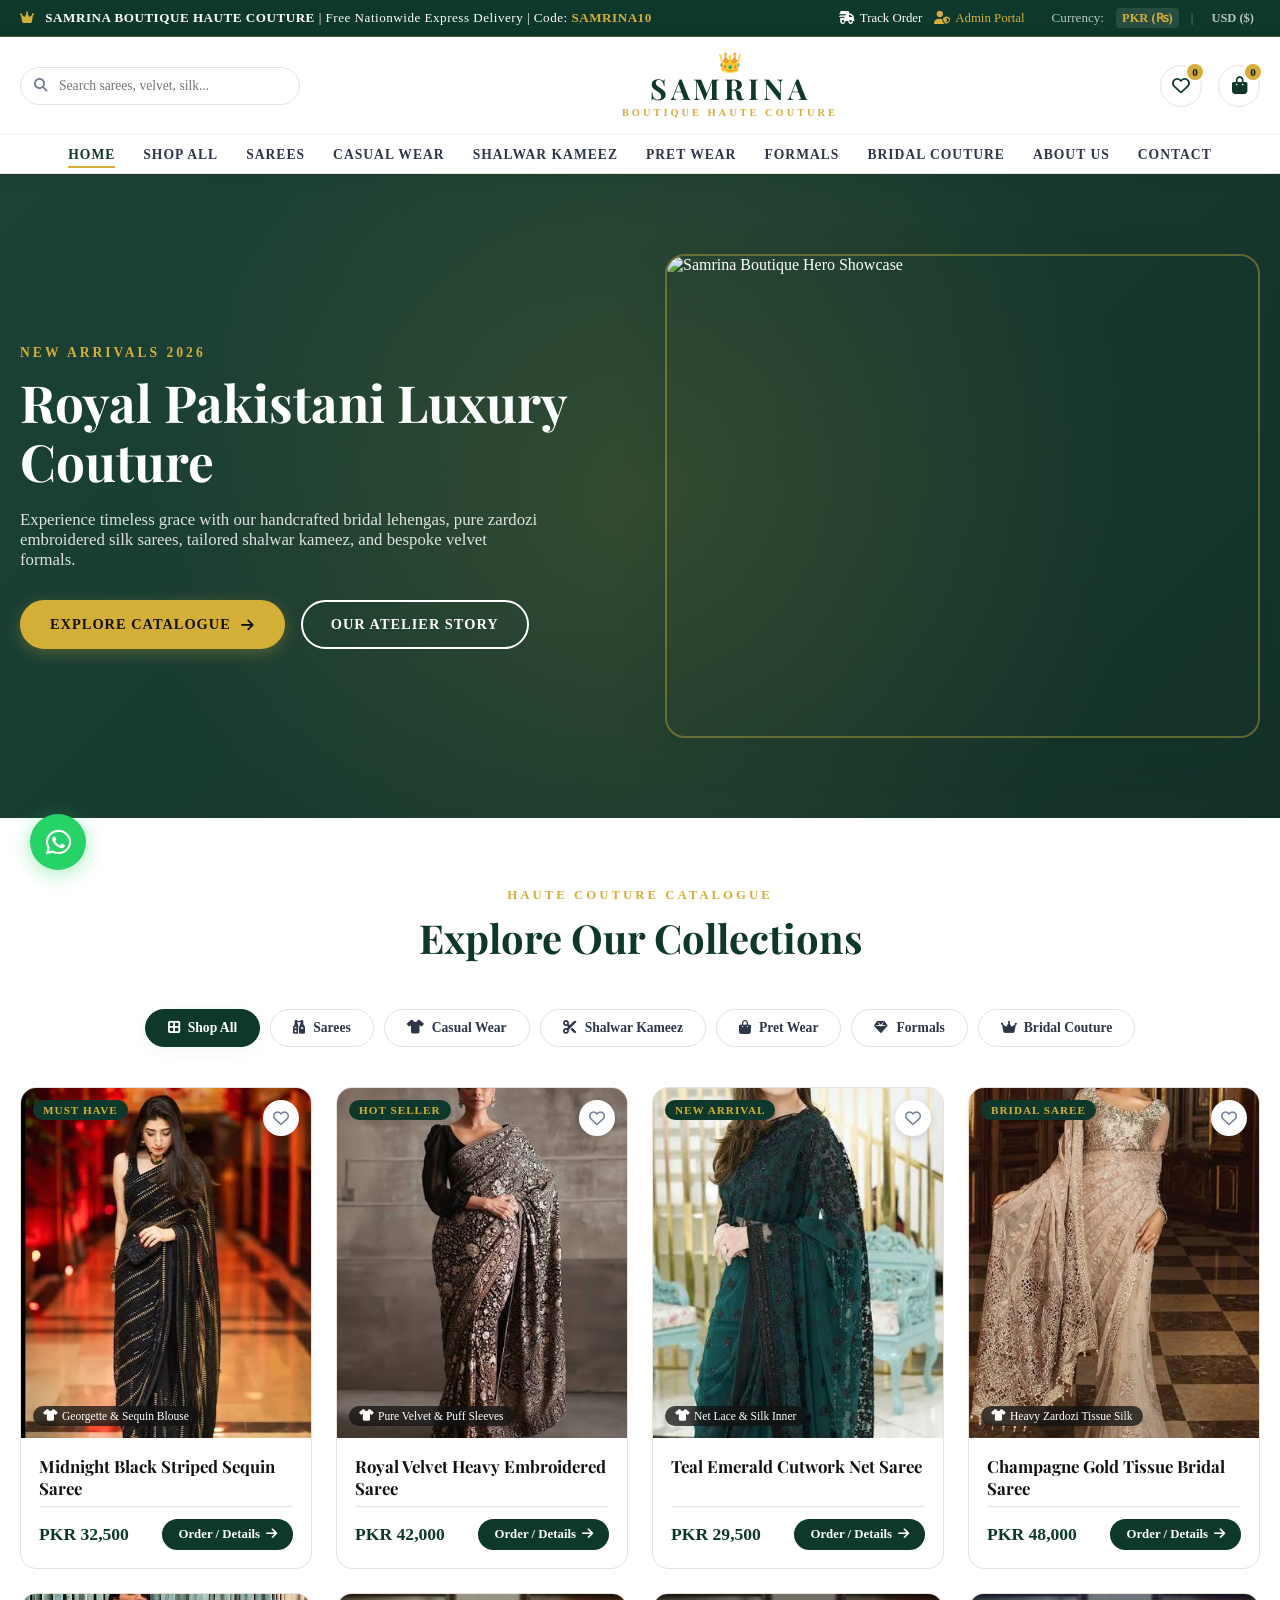
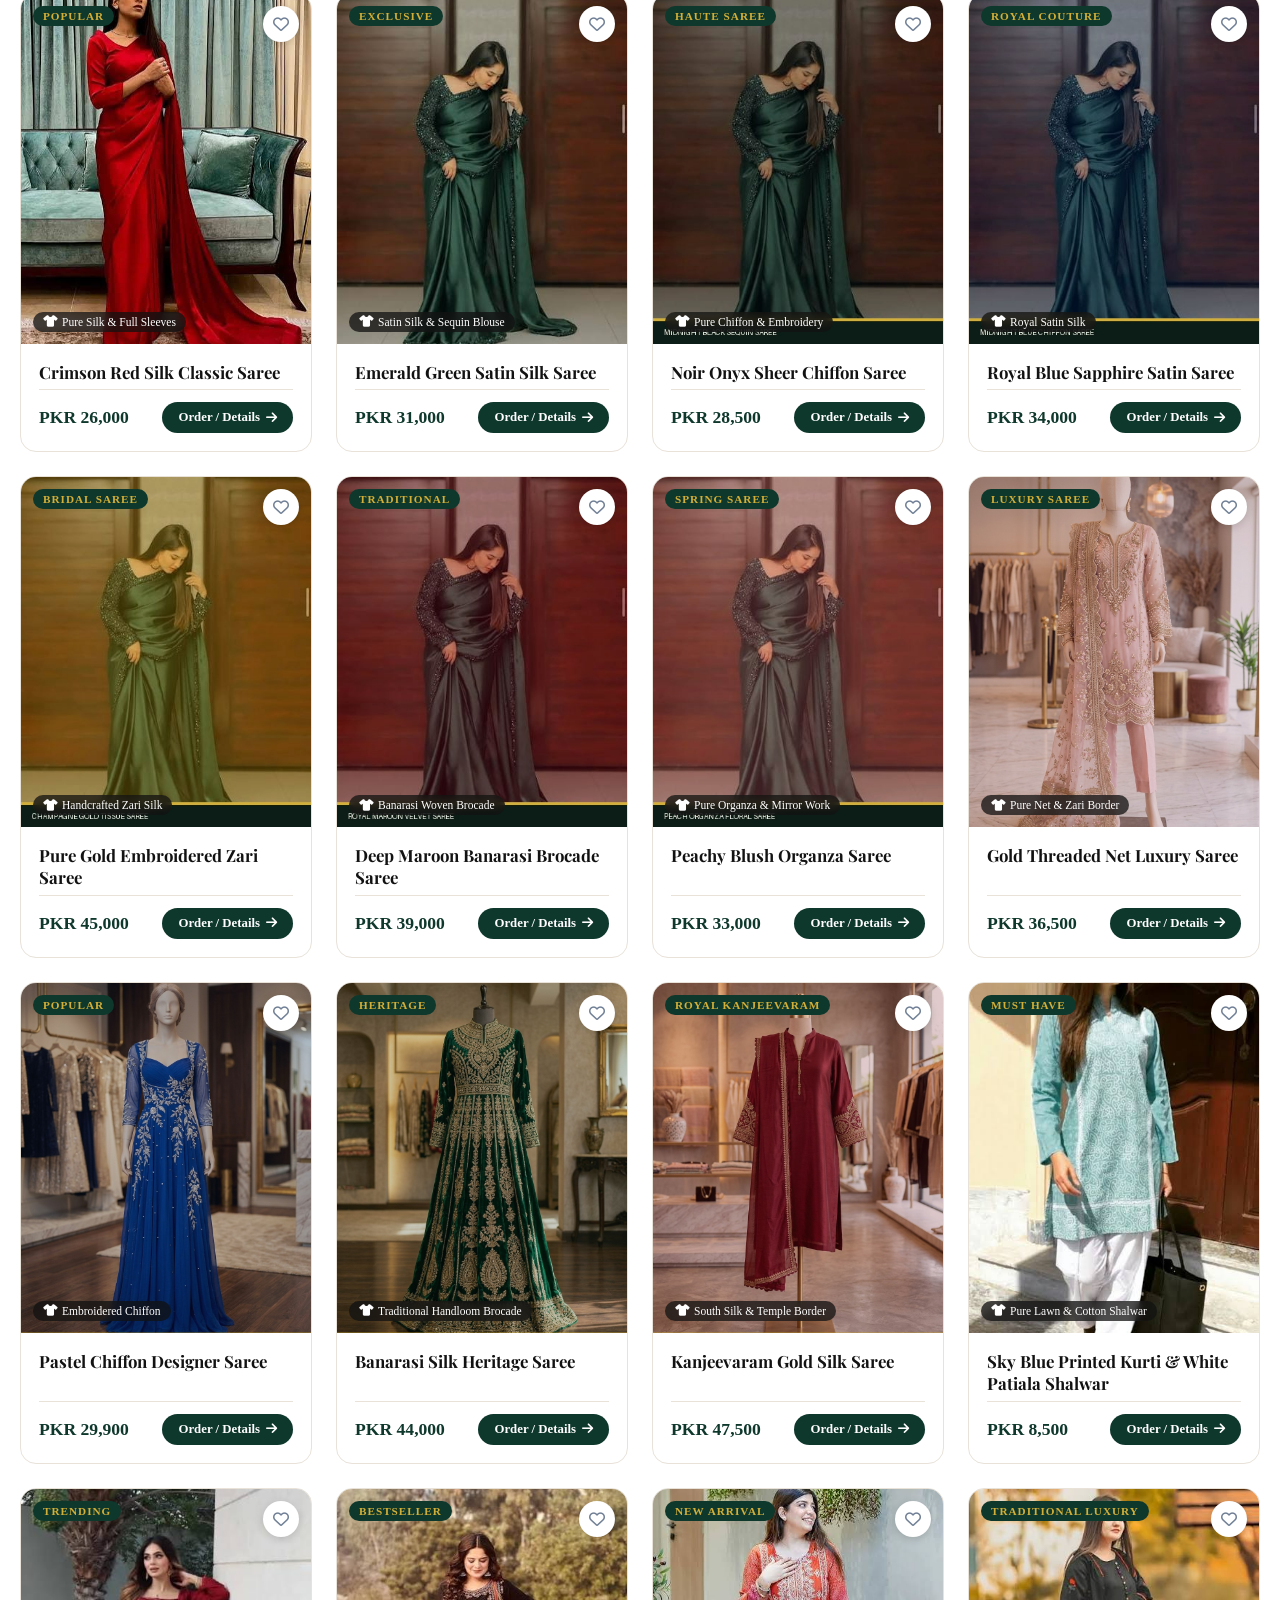
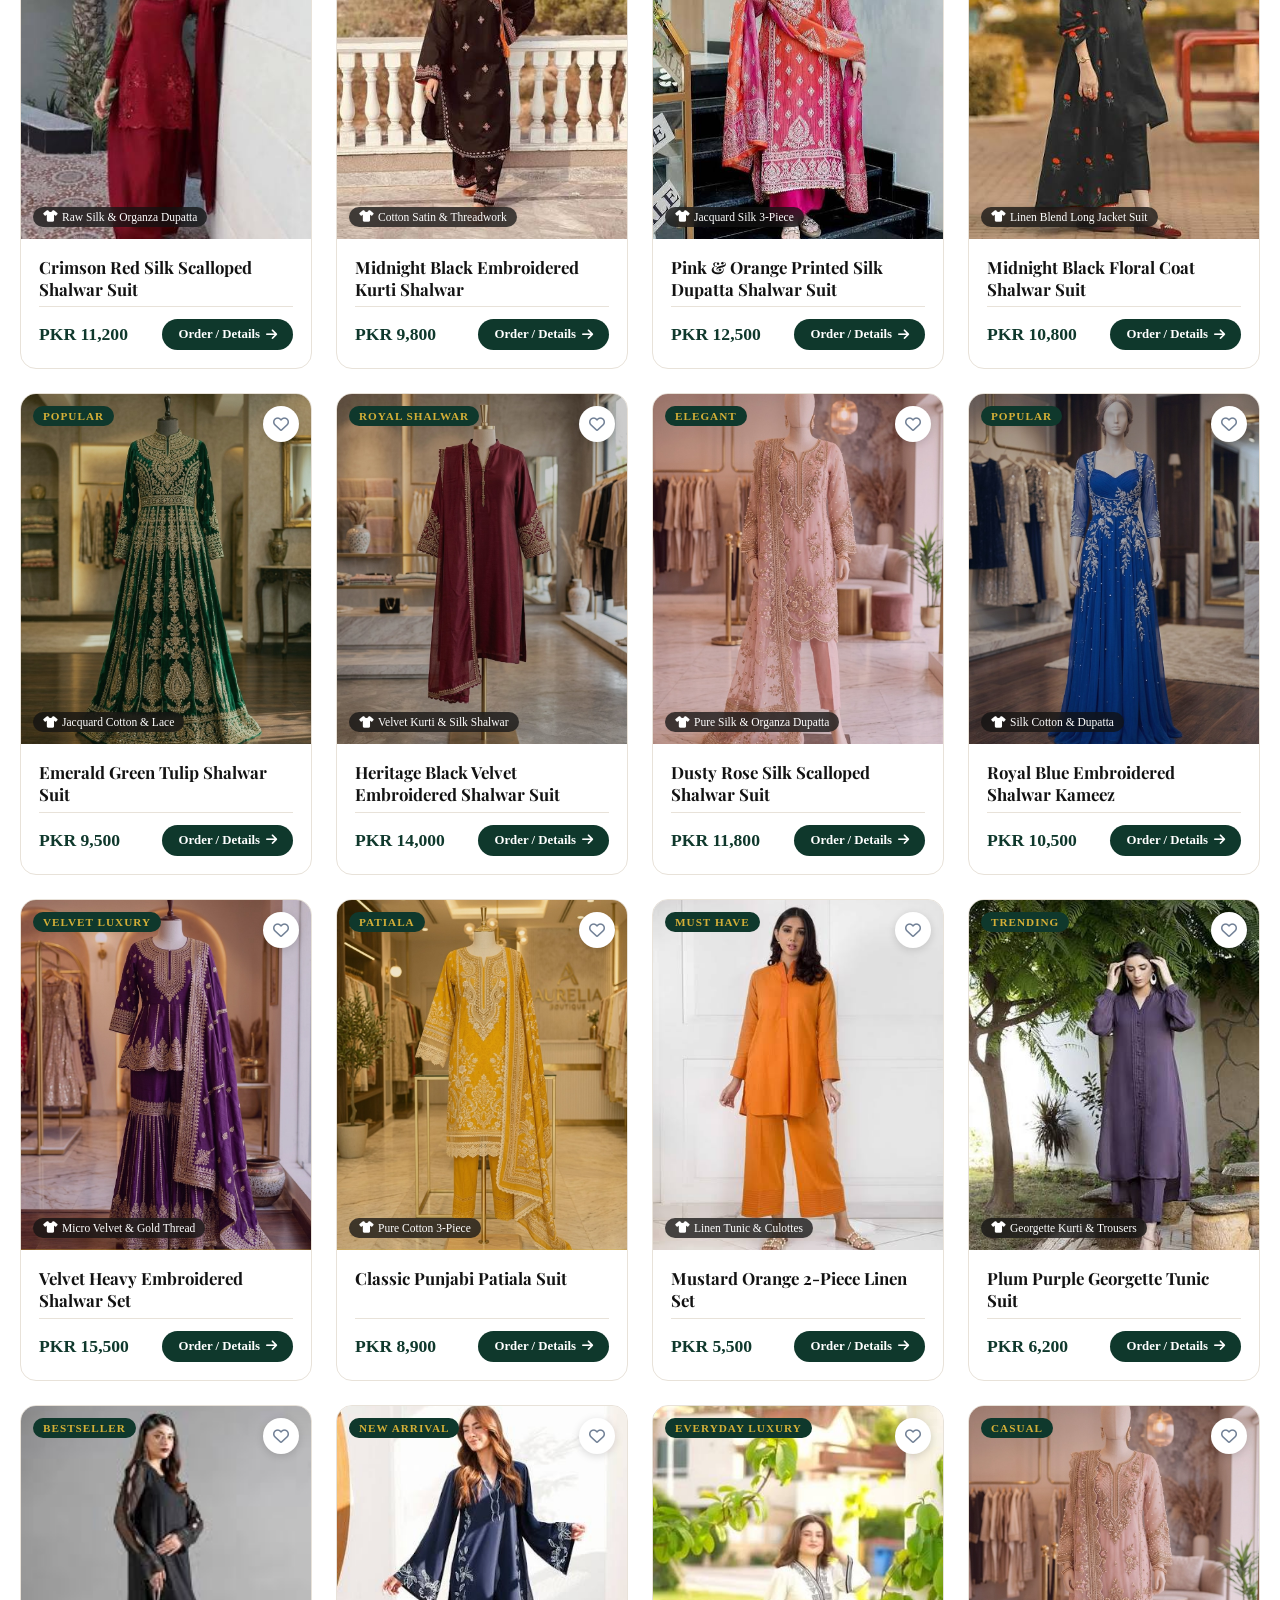
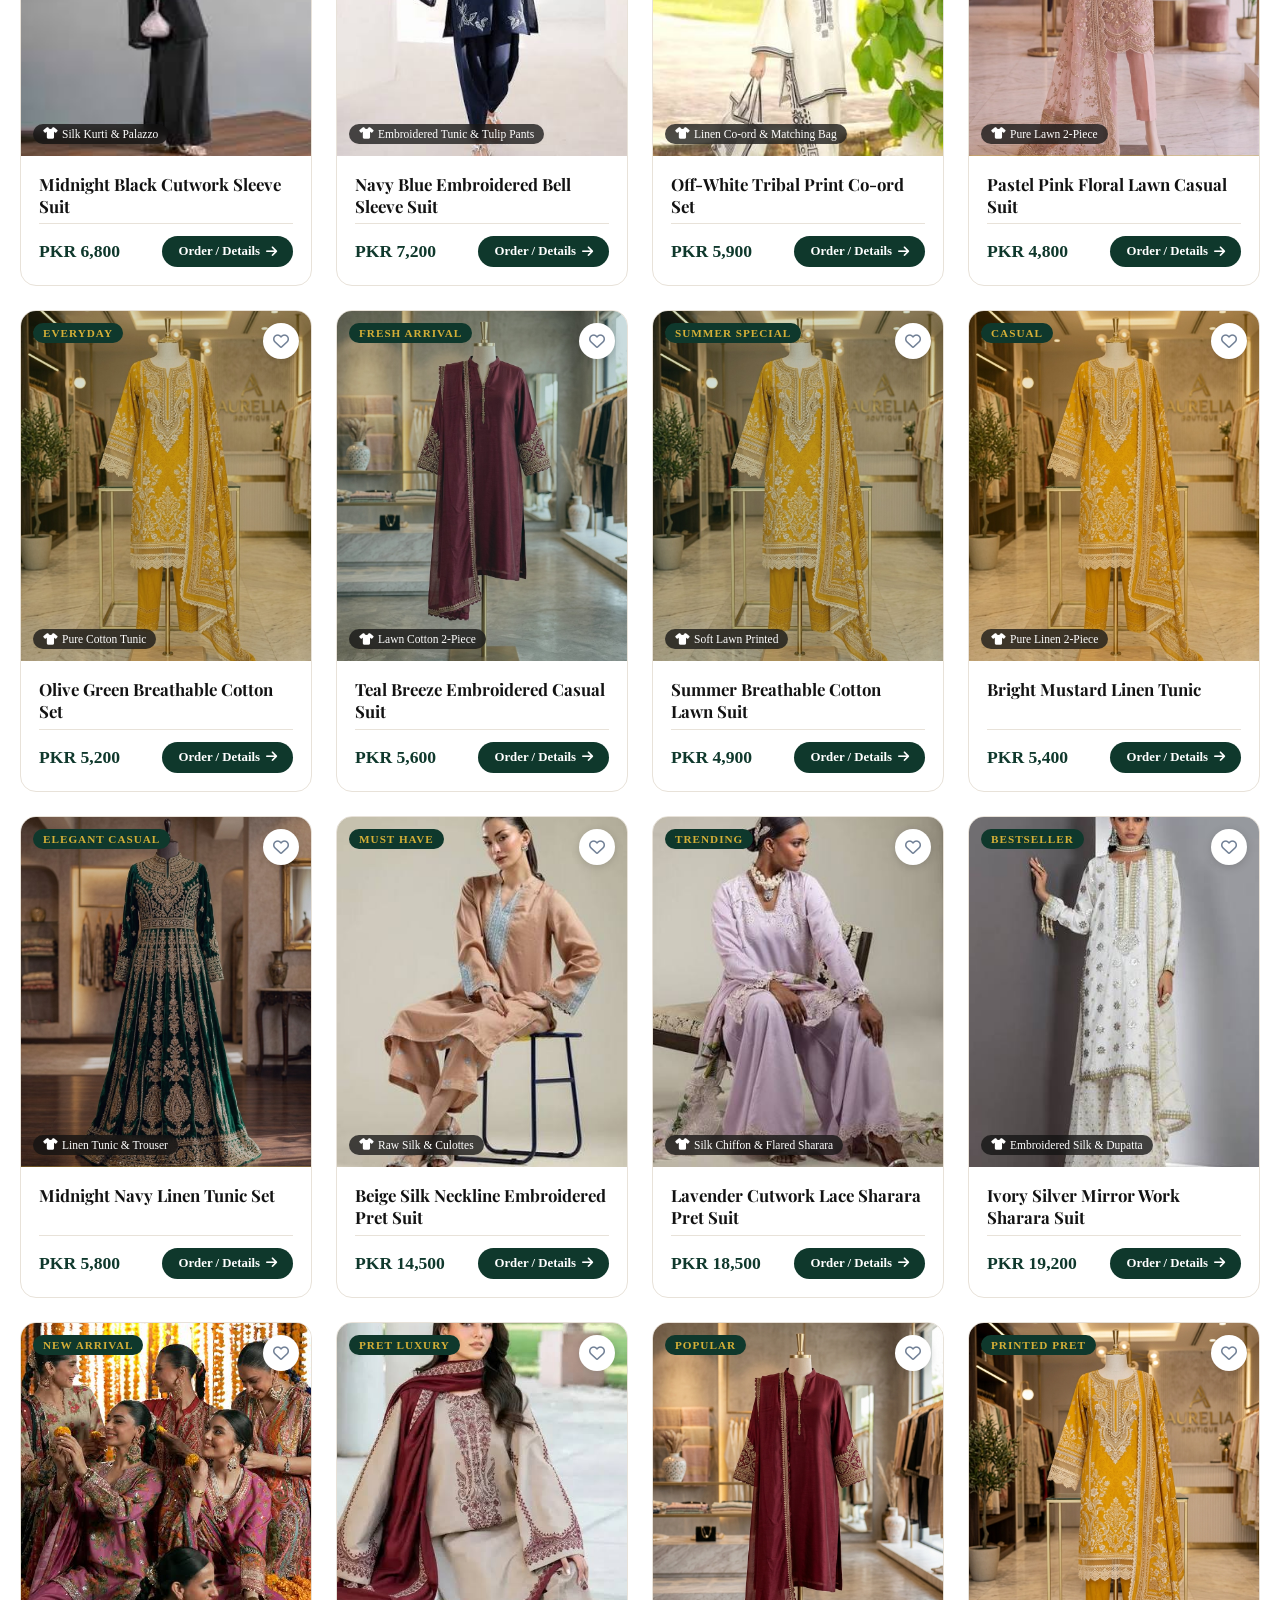
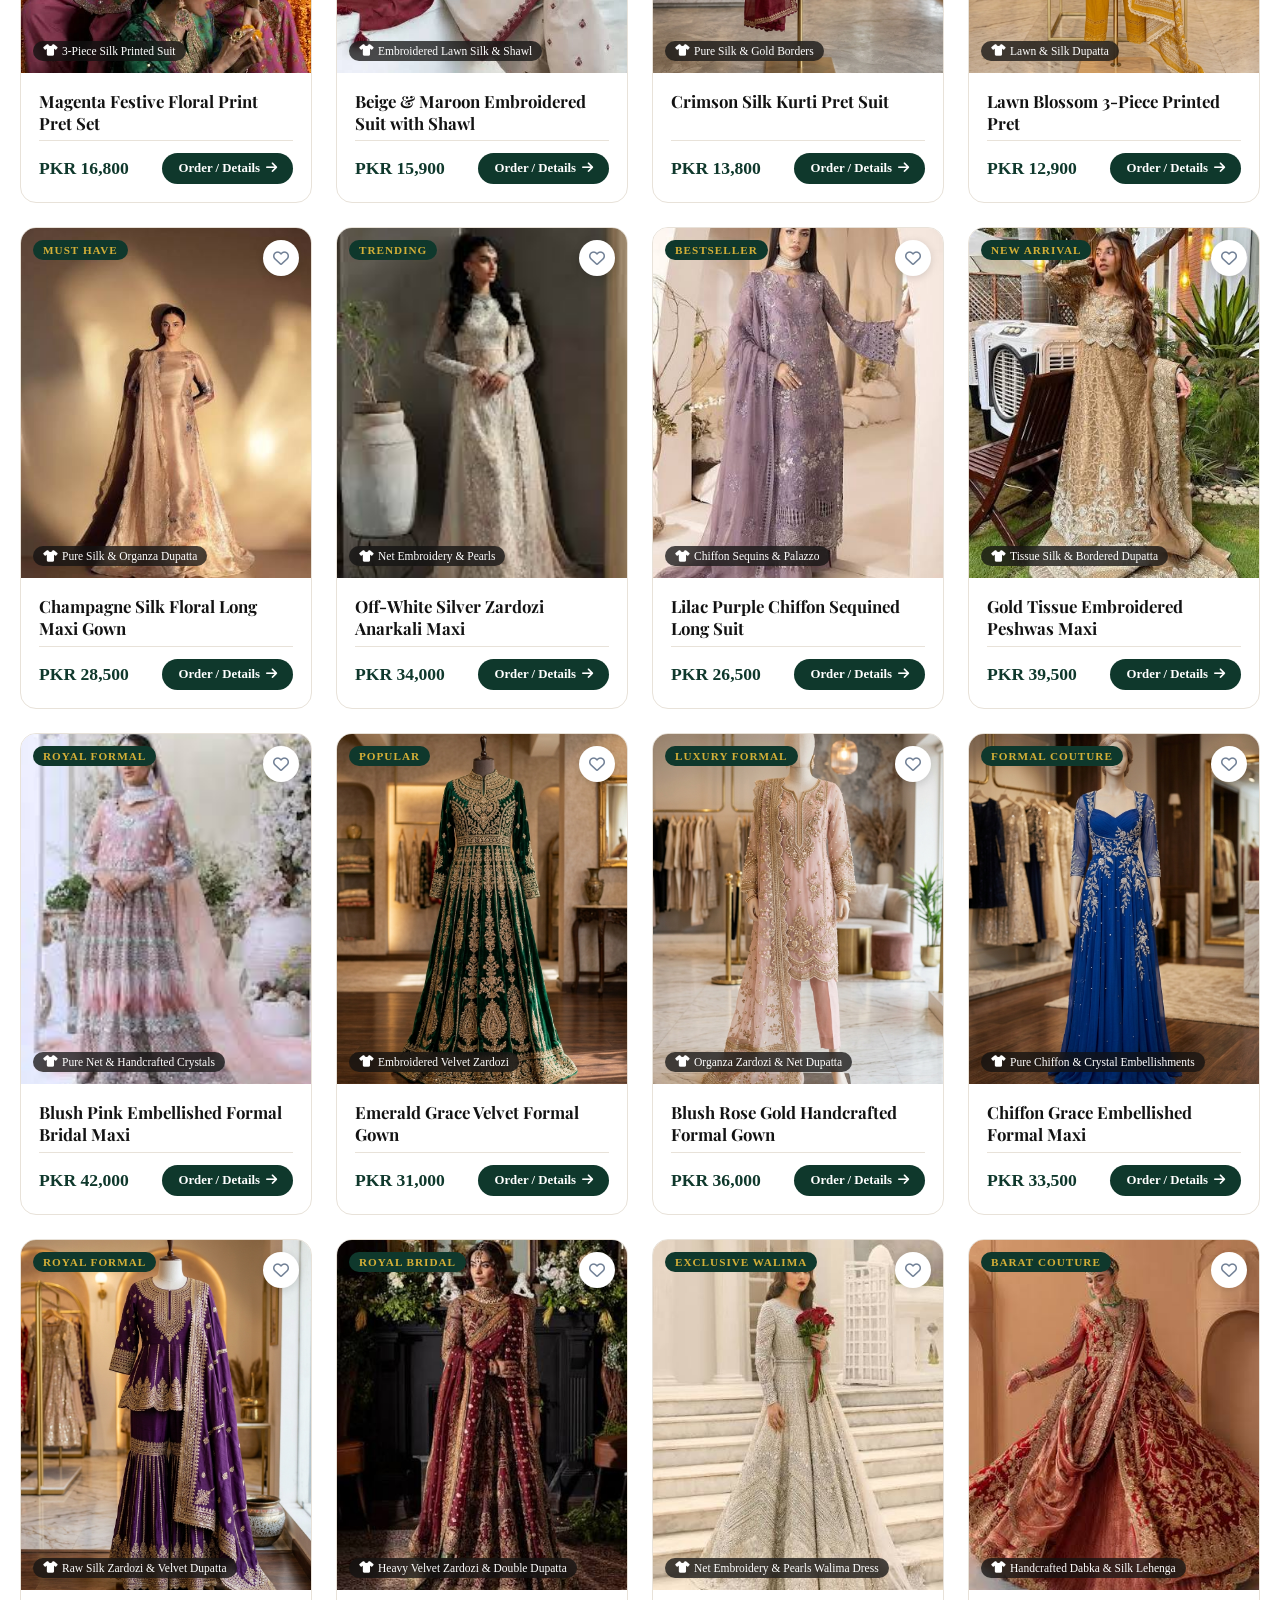
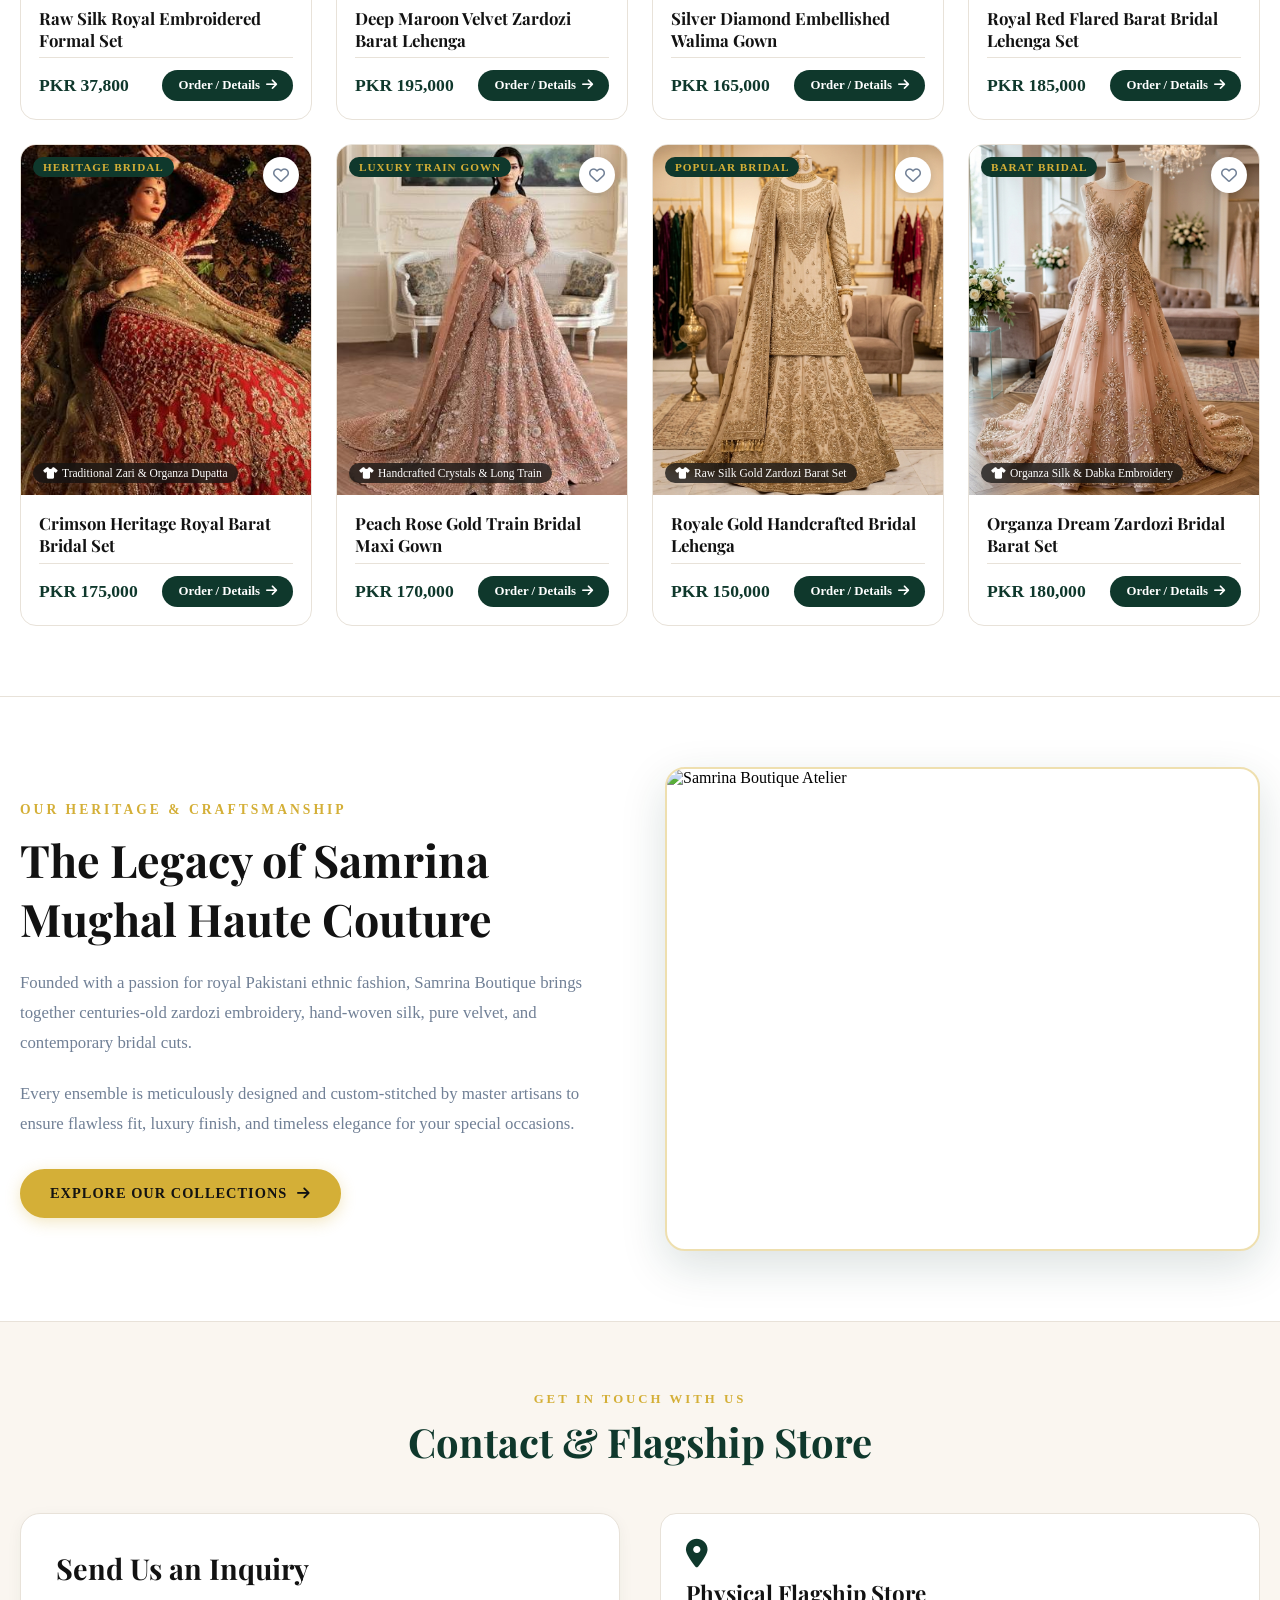
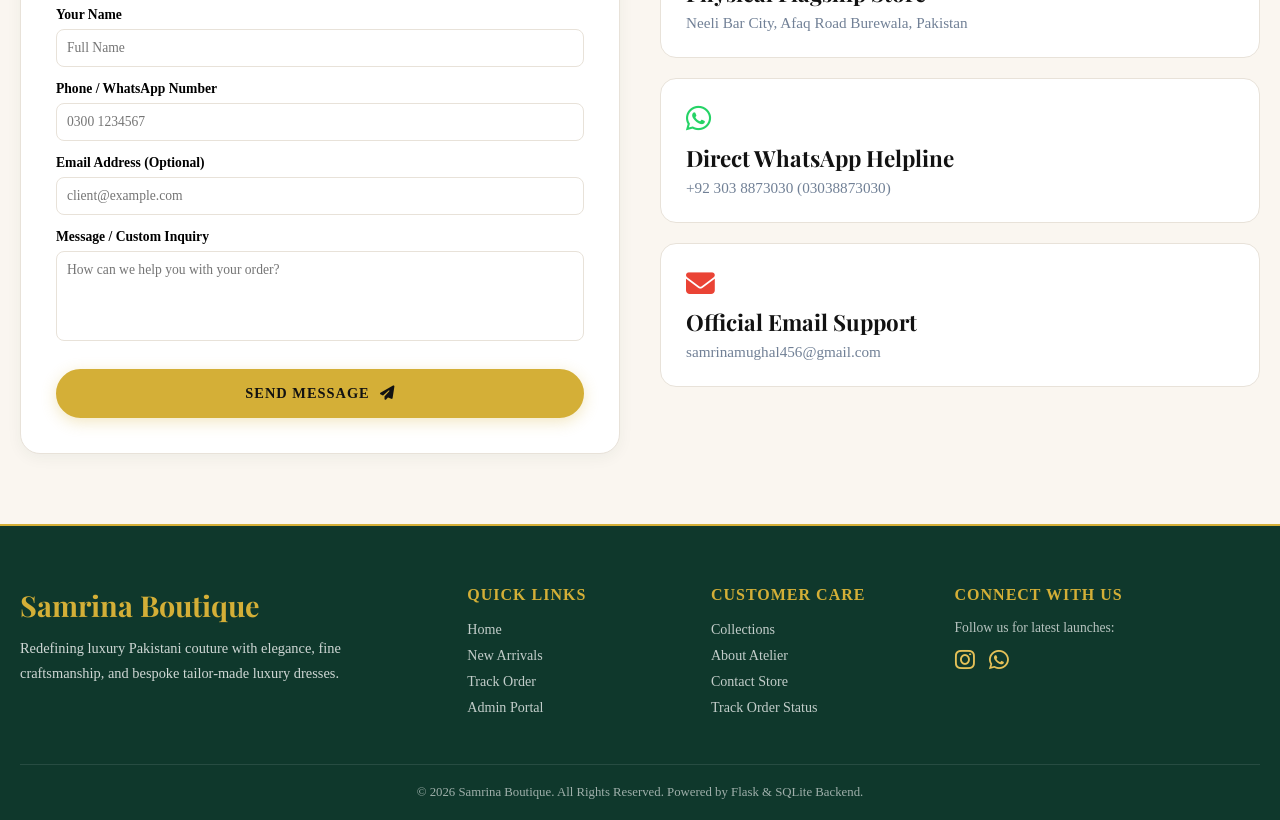
==== commit beed4a69: "Add files via upload" ====
--- a/index.html
+++ b/index.html
@@ -13,7 +13,7 @@
   <link rel="stylesheet" href="https://cdnjs.cloudflare.com/ajax/libs/font-awesome/6.4.0/css/all.min.css">
   
   <!-- Custom Stylesheet -->
-  <link rel="stylesheet" href="style.css?v=500">
+  <link rel="stylesheet" href="style.css?v=600">
 </head>
 <body>
 
@@ -458,6 +458,6 @@
   </a>
 
   <!-- Custom Script -->
-  <script src="app.js?v=500"></script>
+  <script src="app.js?v=600"></script>
 </body>
 </html>
--- a/style.css
+++ b/style.css
@@ -47,11 +47,15 @@
 }
 
 body {
+html, body {
   font-family: var(--font-sans);
   background-color: var(--ivory-bg);
   color: var(--text-main);
   line-height: 1.6;
-  overflow-x: hidden;
+  overflow-x: hidden !important;
+  width: 100%;
+  max-width: 100vw;
+  position: relative;
 }
 
 a {
@@ -694,20 +698,23 @@
 .side-drawer {
   position: fixed;
   top: 0;
-  right: -420px;
-  width: 420px;
-  max-width: 100%;
+  right: 0;
+  width: 380px;
+  max-width: 90vw;
   height: 100%;
   background: var(--white);
   z-index: 2001;
   box-shadow: var(--shadow-lg);
   display: flex;
   flex-direction: column;
-  transition: var(--transition-smooth);
+  transform: translateX(100%);
+  transition: transform 0.35s cubic-bezier(0.4, 0, 0.2, 1);
+  visibility: hidden;
 }
 
 .side-drawer.active {
-  right: 0;
+  transform: translateX(0);
+  visibility: visible;
 }
 
 .drawer-header {
@@ -906,9 +913,24 @@
 }
 
 @media (max-width: 768px) {
+  .announcement-flex {
+    flex-direction: column;
+    gap: 6px;
+    text-align: center;
+    padding: 4px 0;
+  }
+  .announcement-text {
+    font-size: 0.72rem;
+    line-height: 1.3;
+  }
+  .currency-selector {
+    font-size: 0.75rem;
+    gap: 8px;
+  }
   .header-flex-row {
     flex-wrap: wrap;
-    gap: 12px;
+    gap: 10px;
+    padding: 10px 15px;
   }
   .search-box {
     width: 100%;
@@ -930,12 +952,15 @@
   }
   .hero-grid {
     grid-template-columns: 1fr;
+    gap: 24px;
   }
   .products-grid {
     grid-template-columns: repeat(2, 1fr);
+    gap: 12px;
   }
   .side-drawer {
-    width: 100%;
+    width: 88vw;
+    max-width: 360px;
   }
 }
 
@@ -944,6 +969,10 @@
     grid-template-columns: 1fr;
   }
   .hero-title {
-    font-size: 2.2rem;
-  }
-}
+    font-size: 2rem;
+  }
+  .modal-card {
+    padding: 15px;
+    border-radius: 16px;
+  }
+}
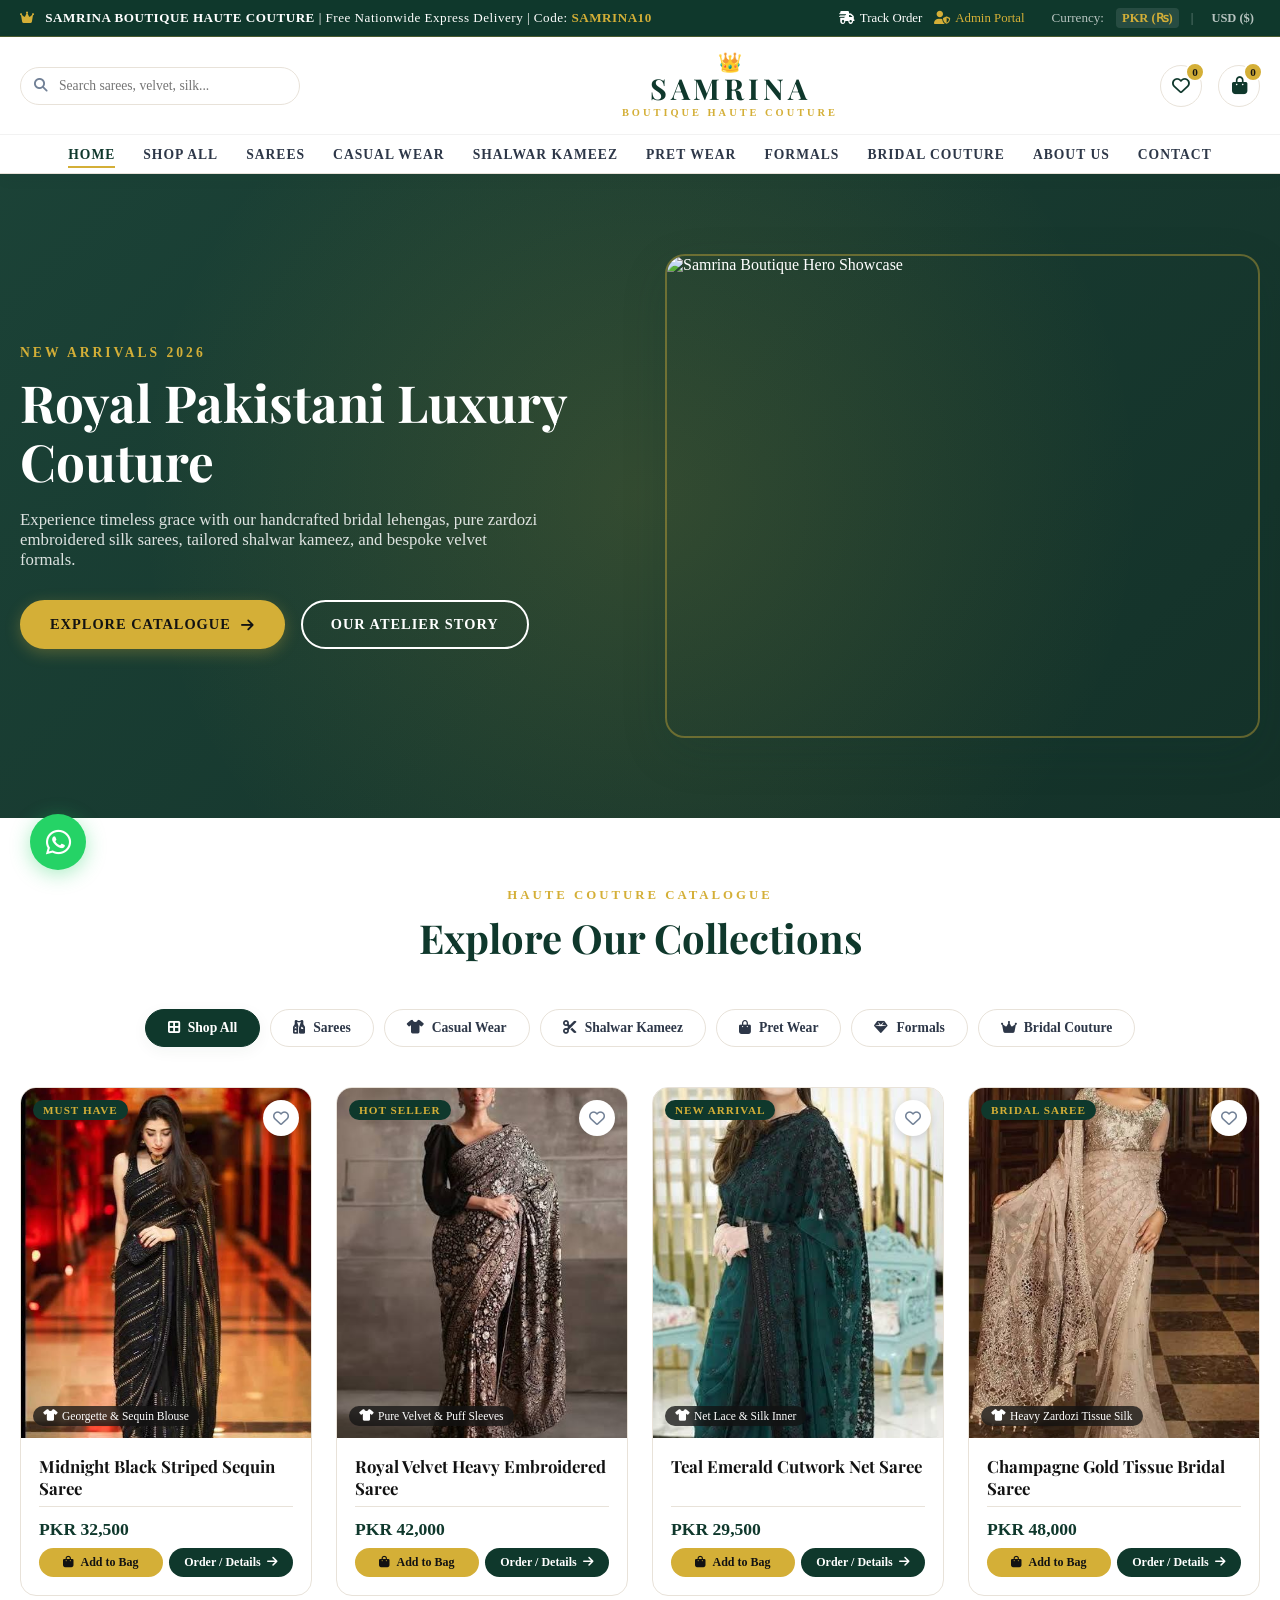
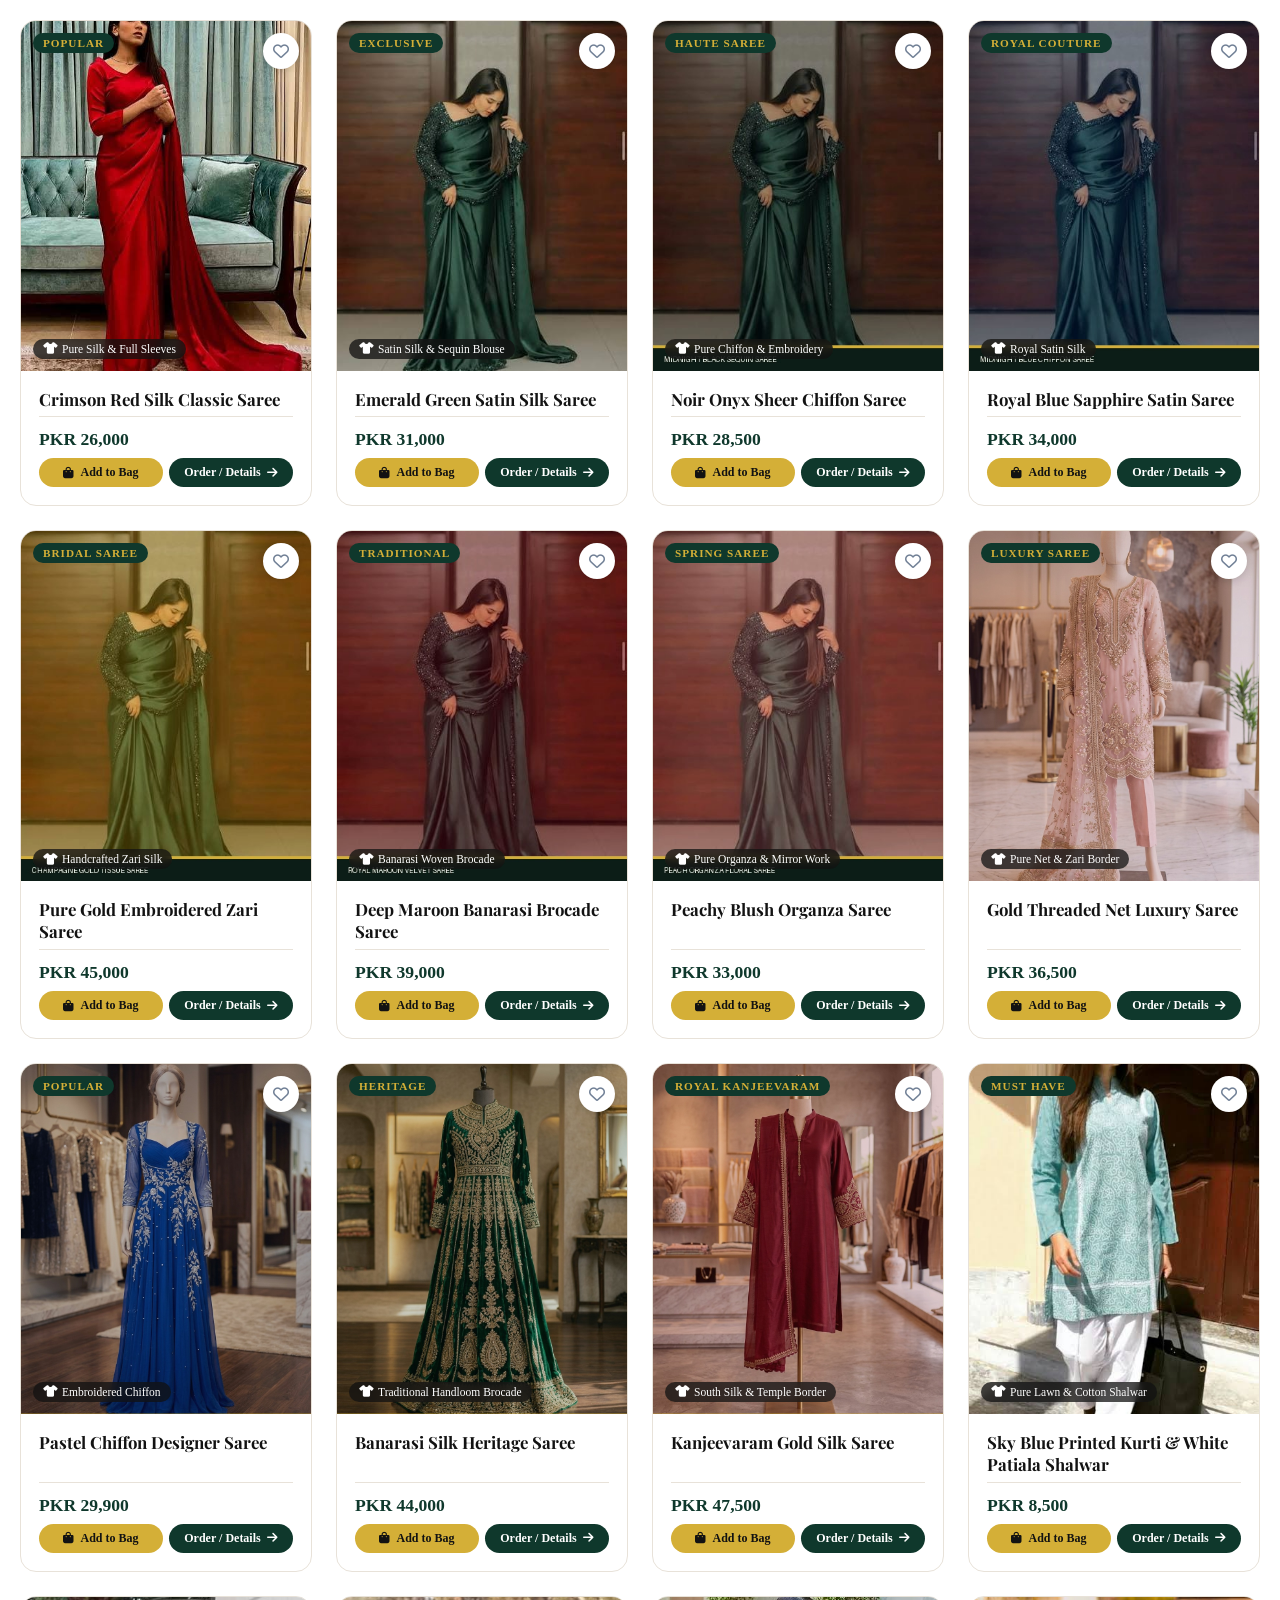
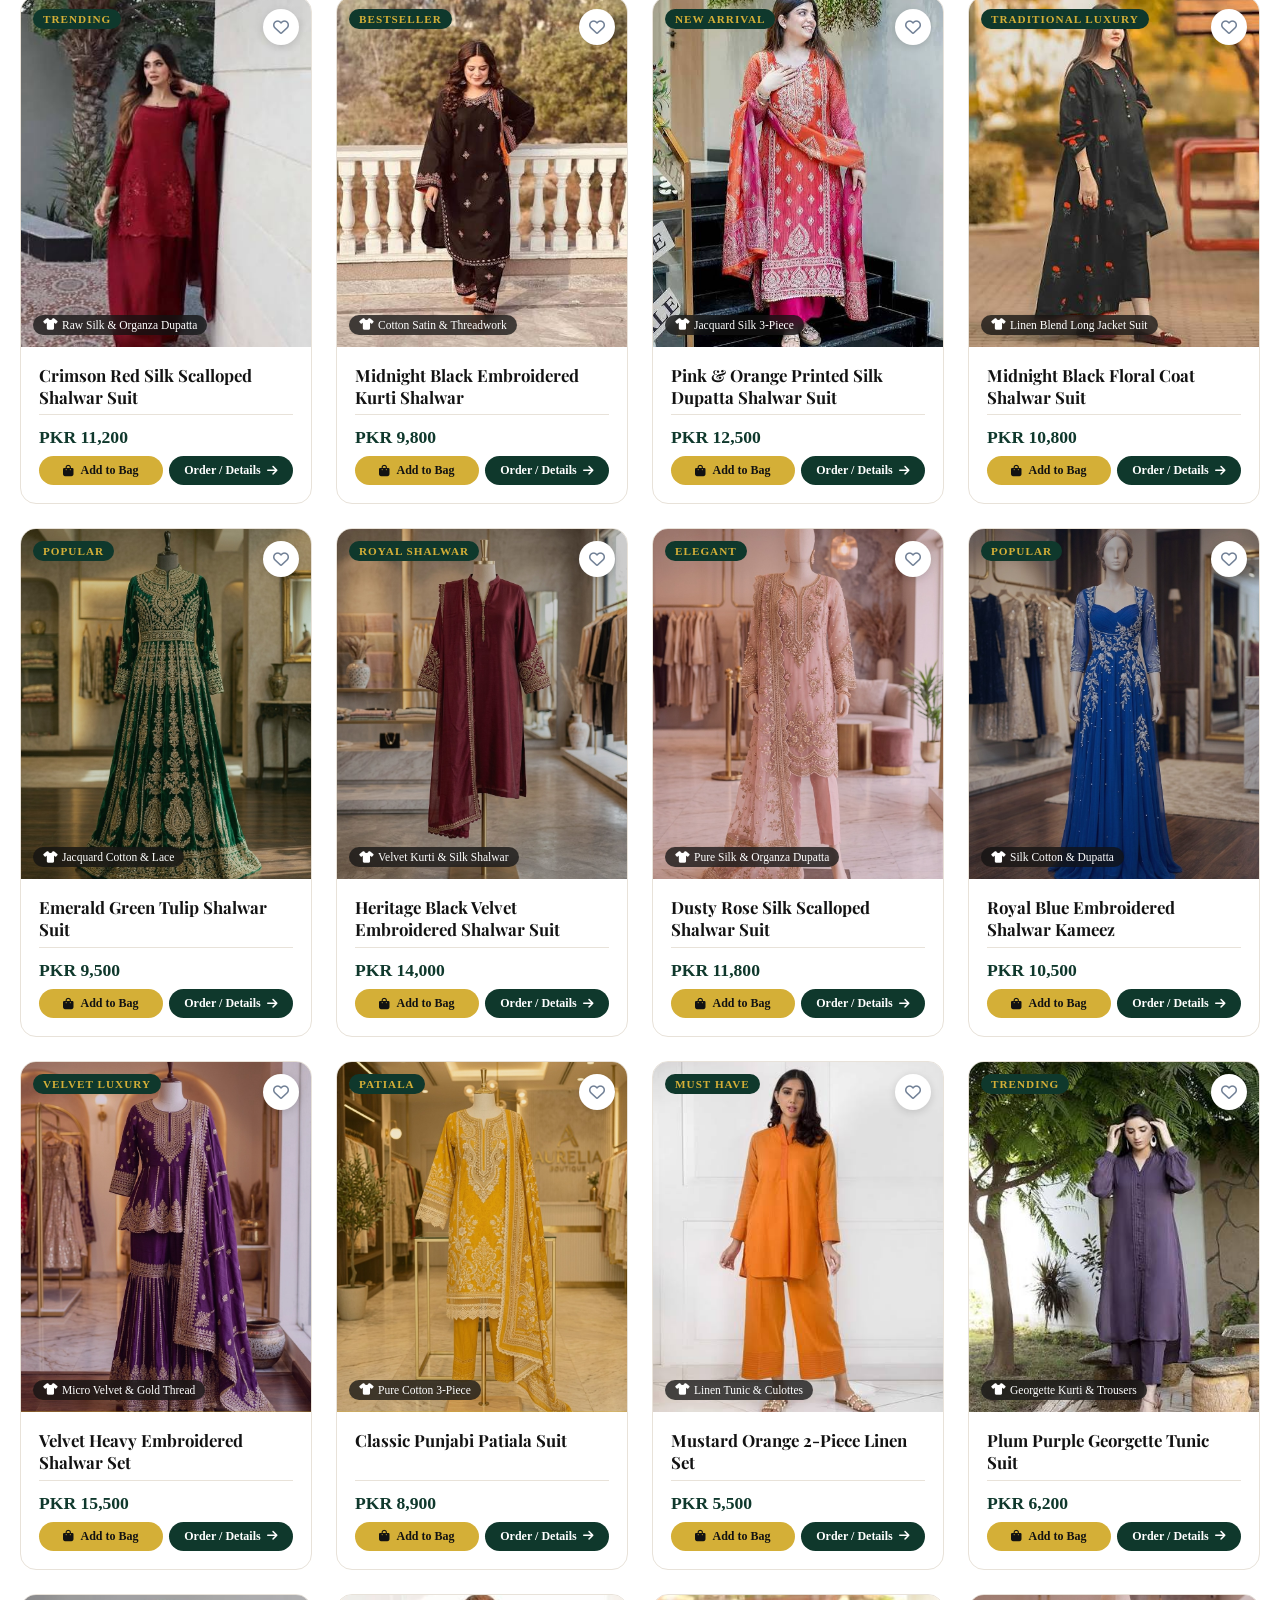
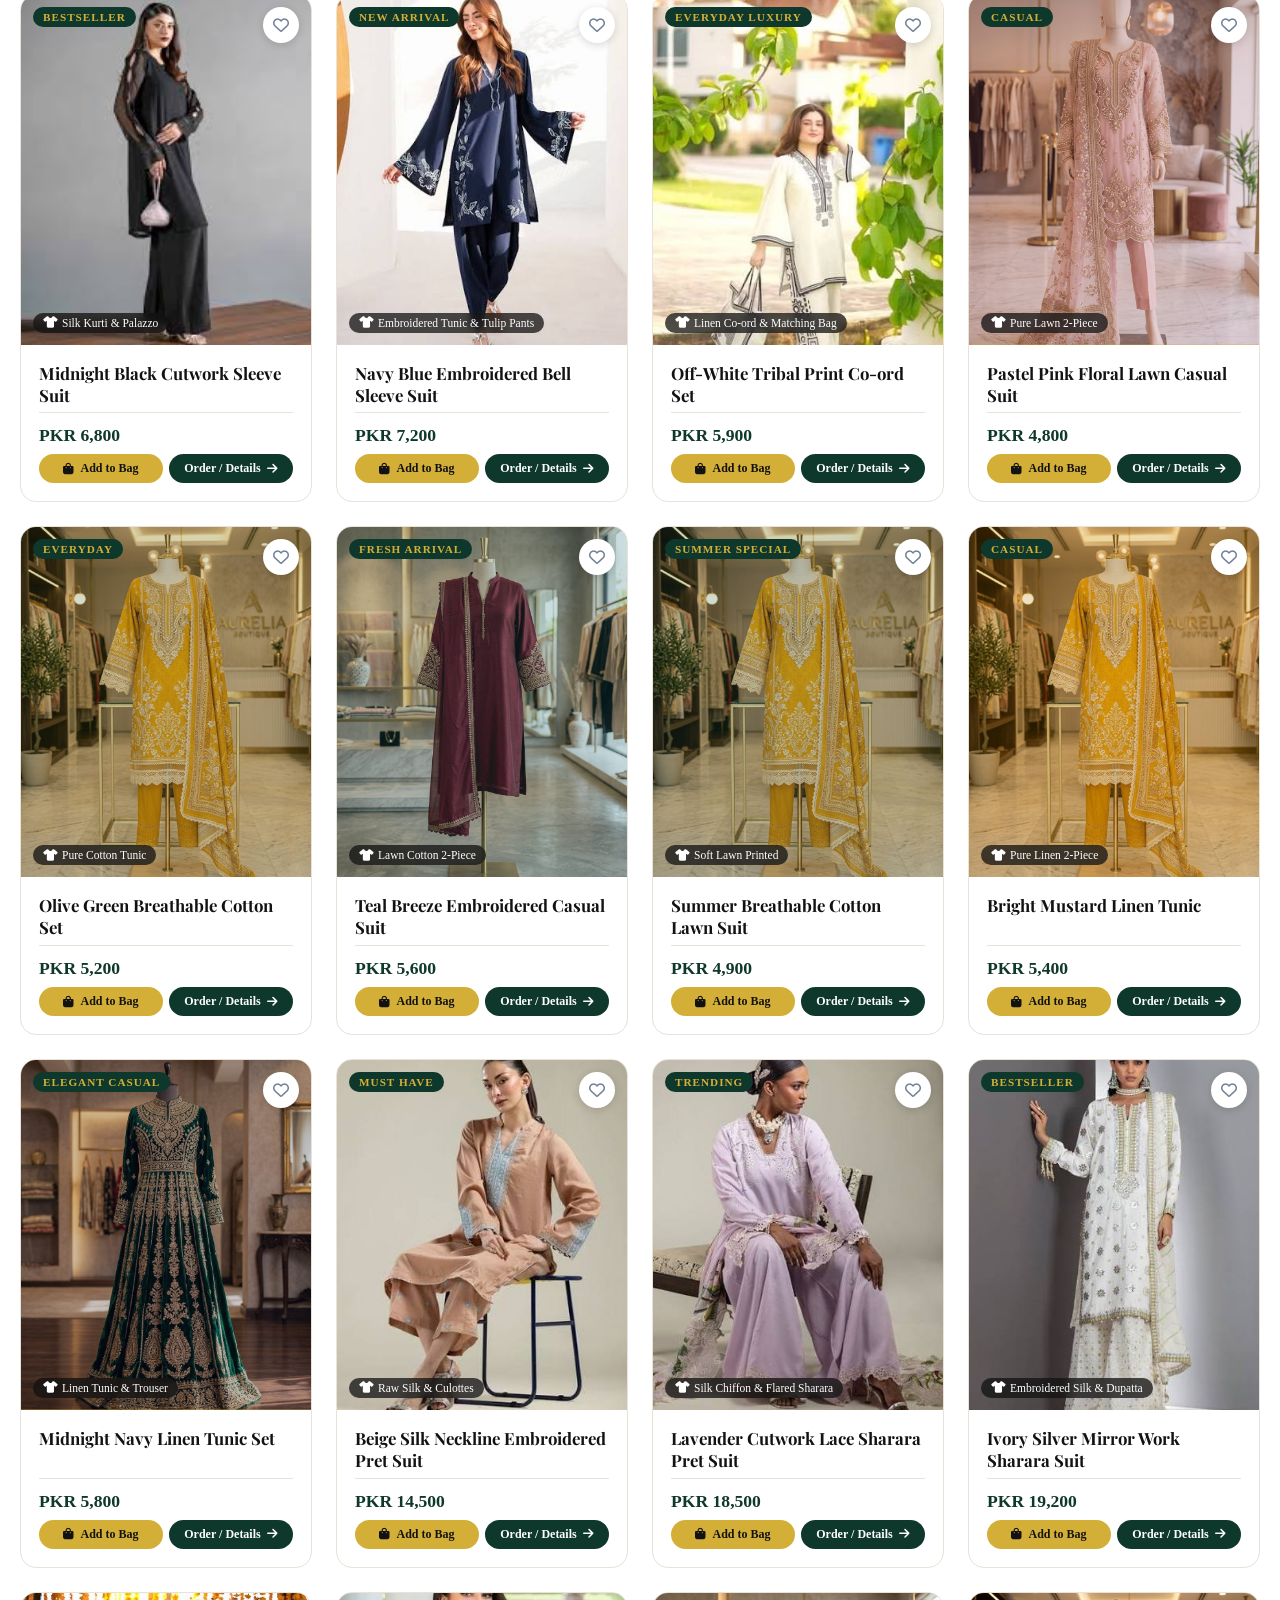
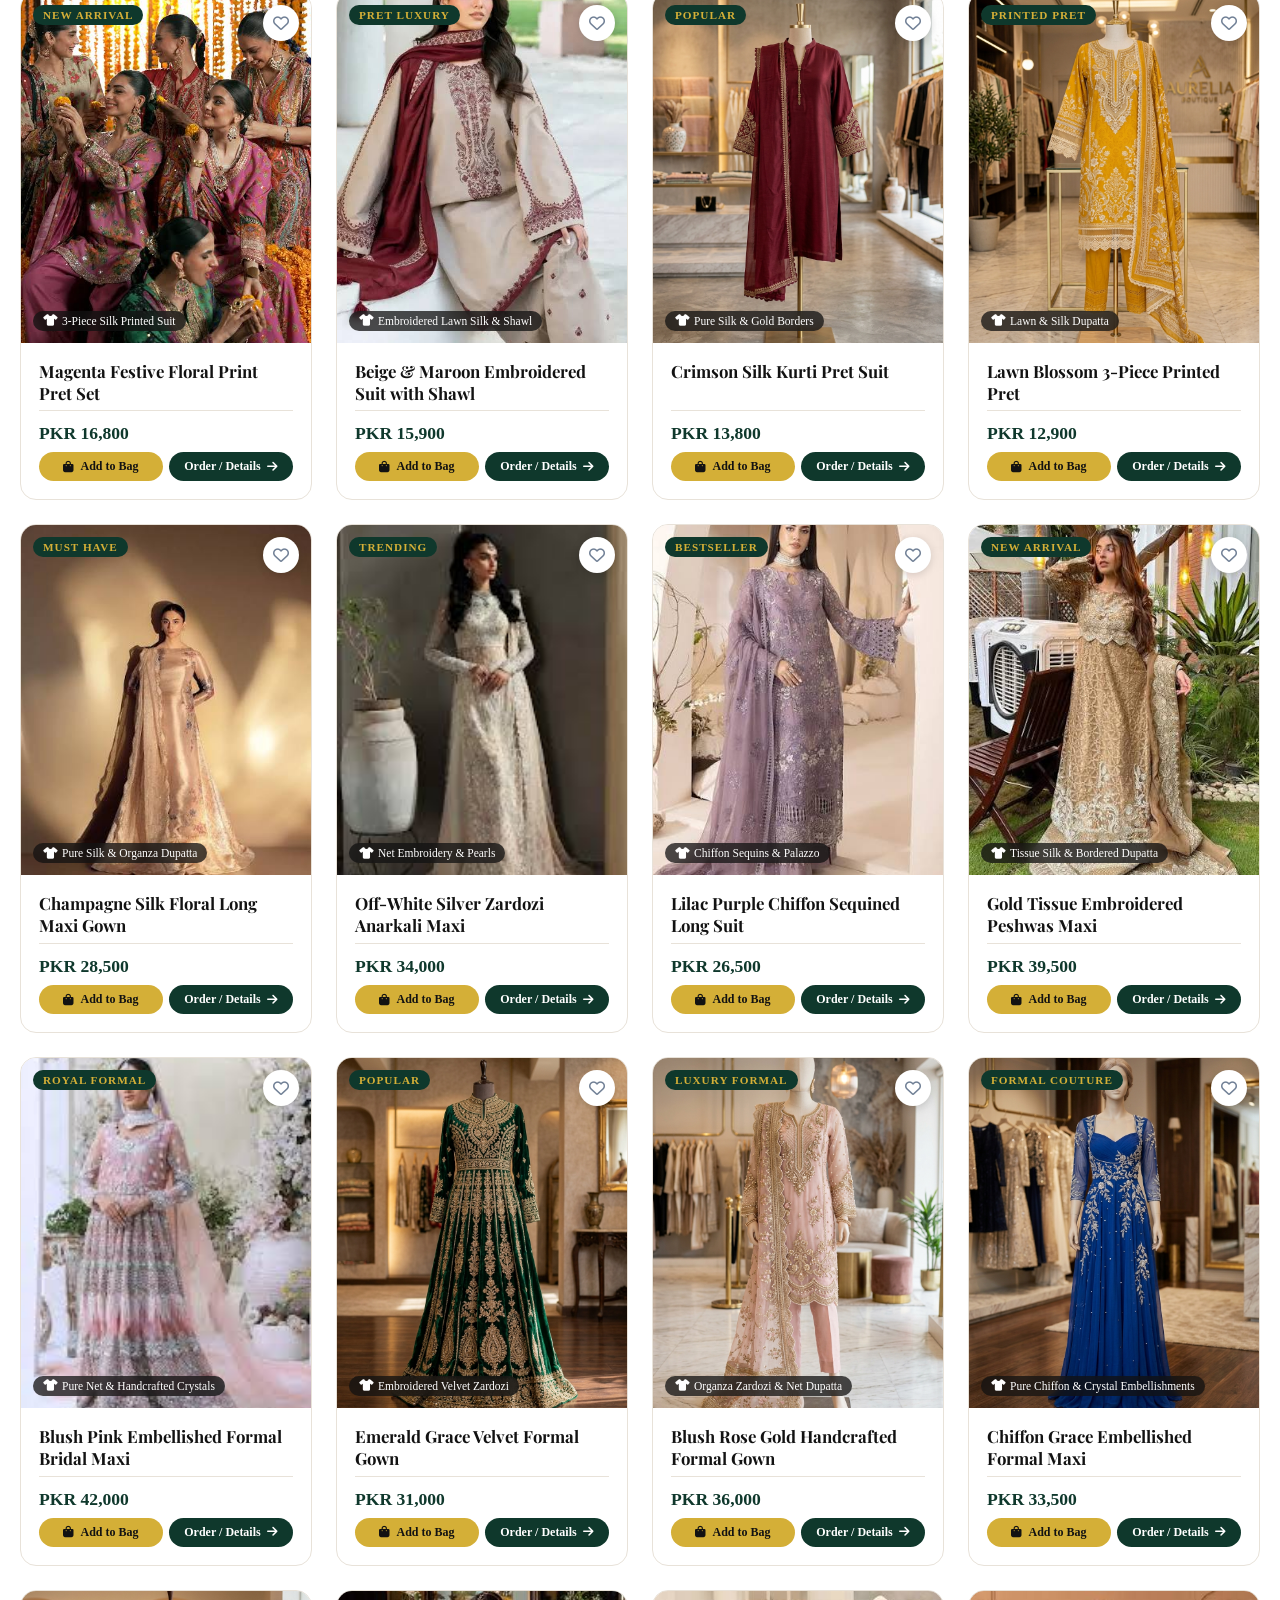
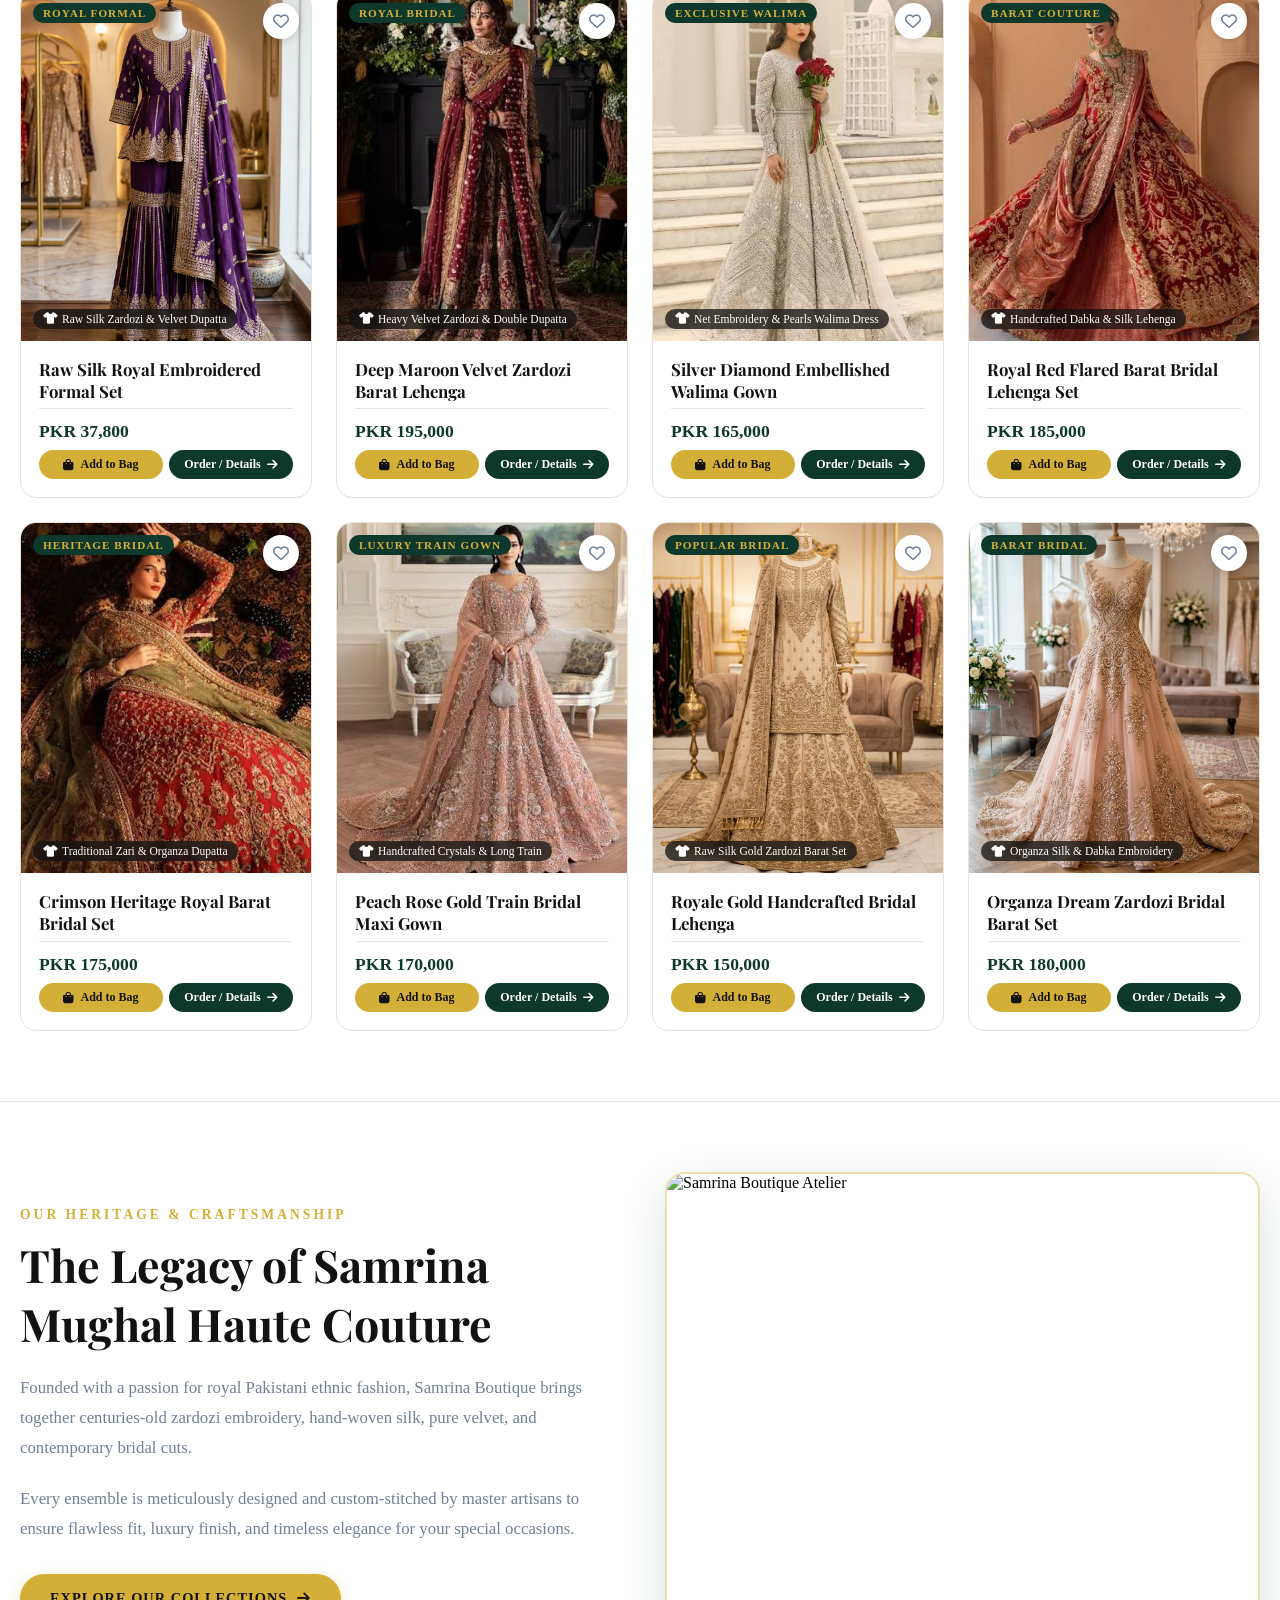
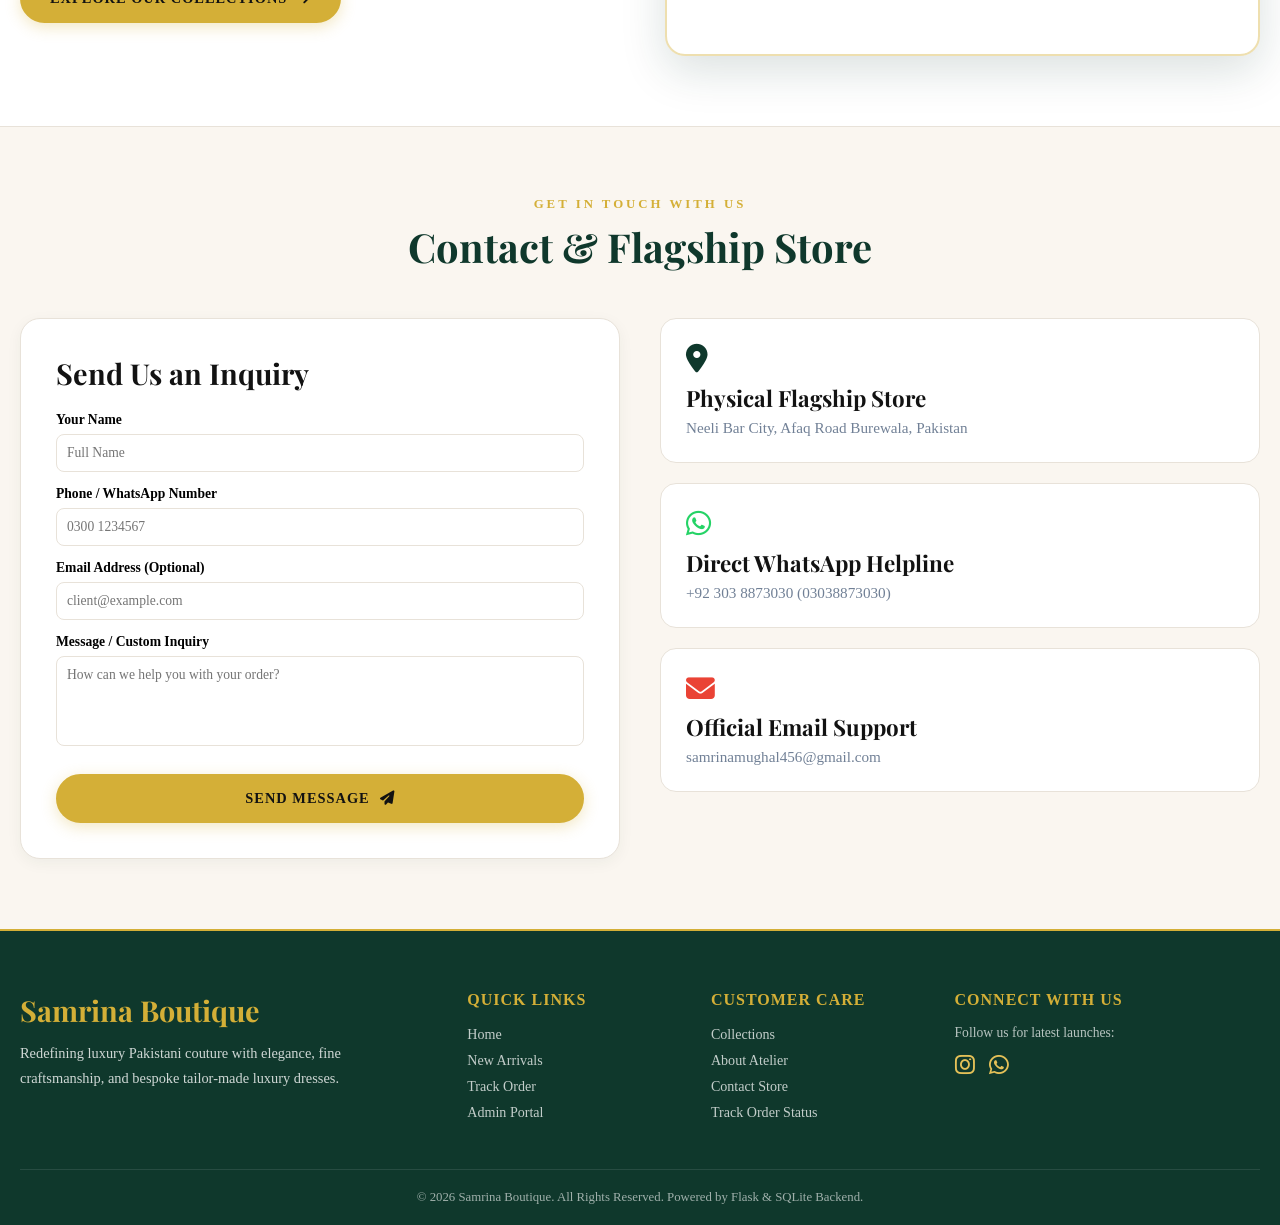
==== commit b5abc703: "Add files via upload" ====
--- a/index.html
+++ b/index.html
@@ -13,7 +13,7 @@
   <link rel="stylesheet" href="https://cdnjs.cloudflare.com/ajax/libs/font-awesome/6.4.0/css/all.min.css">
   
   <!-- Custom Stylesheet -->
-  <link rel="stylesheet" href="style.css?v=600">
+  <link rel="stylesheet" href="style.css?v=700">
 </head>
 <body>
 
@@ -458,6 +458,6 @@
   </a>
 
   <!-- Custom Script -->
-  <script src="app.js?v=600"></script>
+  <script src="app.js?v=700"></script>
 </body>
 </html>
--- a/style.css
+++ b/style.css
@@ -647,6 +647,7 @@
   display: flex;
   align-items: center;
   justify-content: space-between;
+  flex-wrap: wrap;
   margin-top: auto;
   padding-top: 12px;
   border-top: 1px solid var(--border-light);
@@ -710,11 +711,13 @@
   transform: translateX(100%);
   transition: transform 0.35s cubic-bezier(0.4, 0, 0.2, 1);
   visibility: hidden;
+  pointer-events: none;
 }
 
 .side-drawer.active {
   transform: translateX(0);
   visibility: visible;
+  pointer-events: auto;
 }
 
 .drawer-header {
